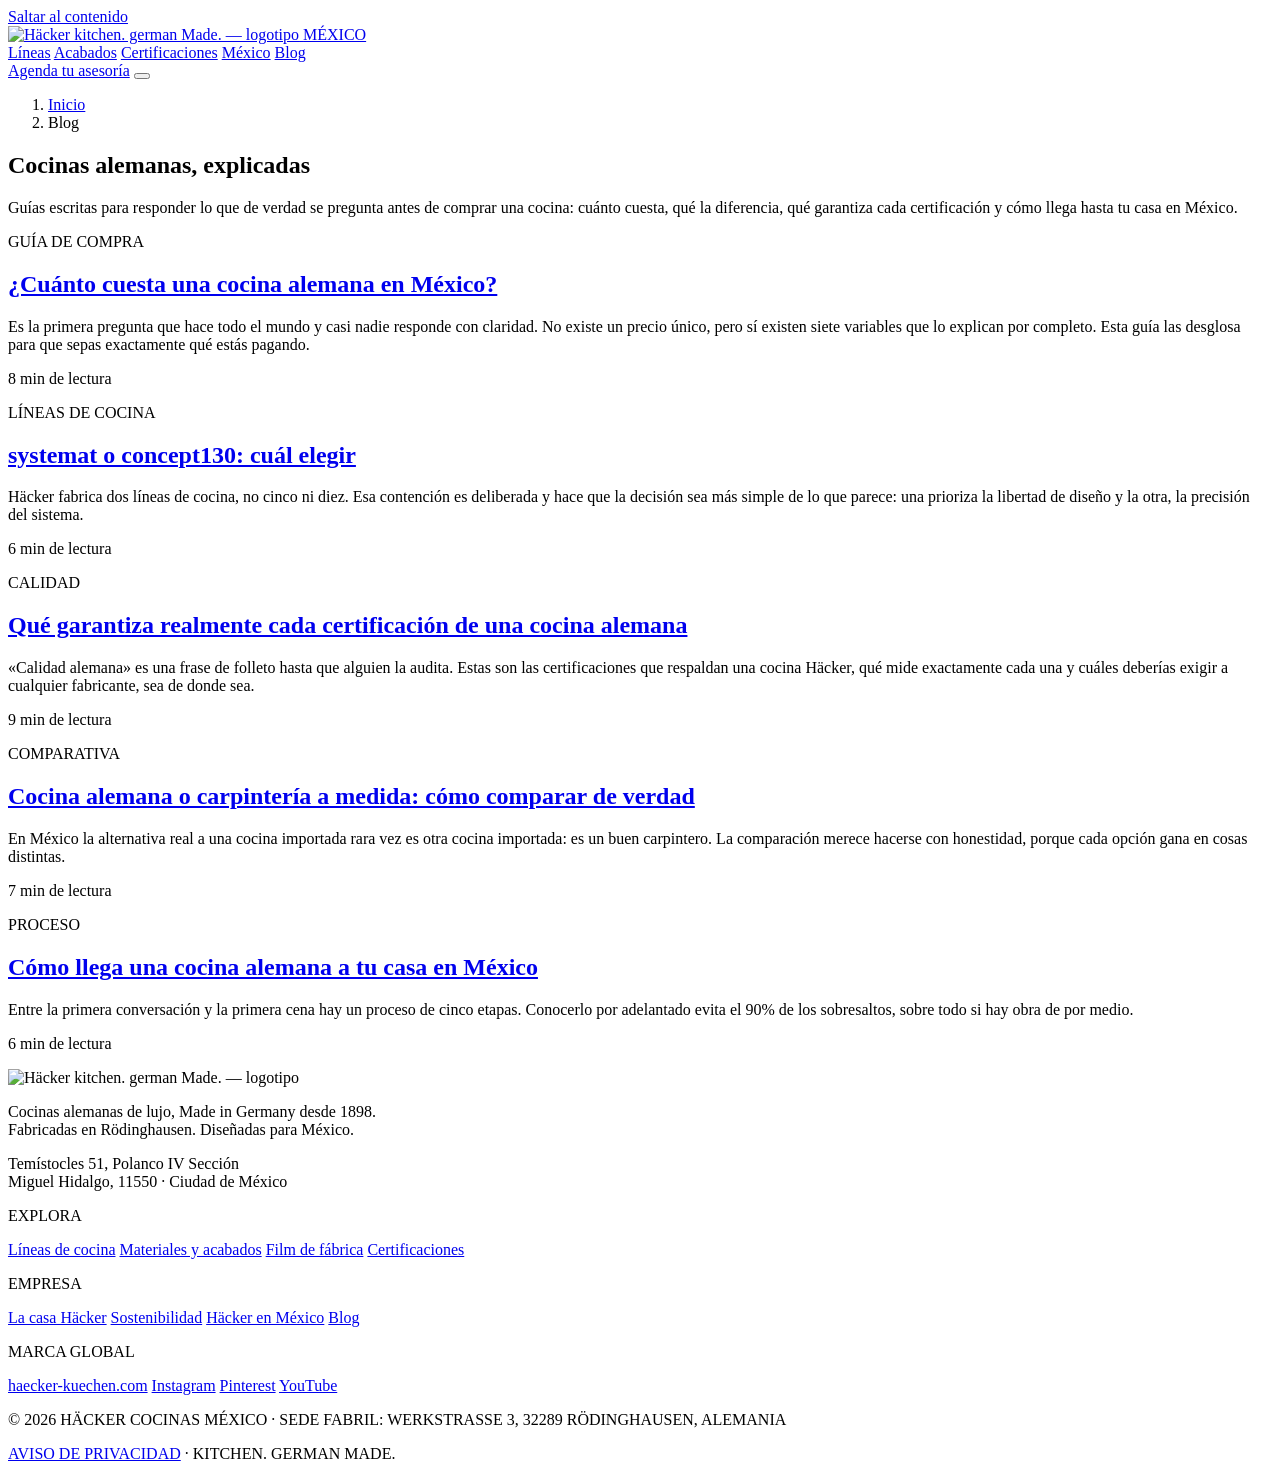
==== blog/index.html @ 46490591 "1911-0200" ====
<!DOCTYPE html>
<html lang="es-MX">
<head>
  <!-- Google Tag Manager -->
  <script>(function(w,d,s,l,i){w[l]=w[l]||[];w[l].push({'gtm.start':
  new Date().getTime(),event:'gtm.js'});var f=d.getElementsByTagName(s)[0],
  j=d.createElement(s),dl=l!='dataLayer'?'&l='+l:'';j.async=true;j.src=
  'https://www.googletagmanager.com/gtm.js?id='+i+dl;f.parentNode.insertBefore(j,f);
  })(window,document,'script','dataLayer','GTM-P6LWNMBX');</script>
  <!-- End Google Tag Manager -->
  <meta charset="UTF-8">
  <meta name="viewport" content="width=device-width, initial-scale=1.0, viewport-fit=cover">

  <title>Blog | Cocinas alemanas en México — Häcker</title>
  <meta name="description" content="Guías sobre cocinas alemanas en México: precios, systemat vs concept130, certificaciones y el proceso de importación e instalación.">
  <meta name="robots" content="index, follow, max-image-preview:large, max-snippet:-1">
  <meta name="author" content="Häcker Cocinas México">
  <meta name="theme-color" content="#FBFAF7">
  <link rel="canonical" href="https://www.hackerkitchen.com.mx/blog/">
  <link rel="alternate" hreflang="es-MX" href="https://www.hackerkitchen.com.mx/blog/">

  <meta property="og:type" content="article">
  <meta property="og:locale" content="es_MX">
  <meta property="og:site_name" content="Häcker Cocinas México">
  <meta property="og:title" content="Blog | Cocinas alemanas en México — Häcker">
  <meta property="og:description" content="Guías sobre cocinas alemanas en México: precios, systemat vs concept130, certificaciones y el proceso de importación e instalación.">
  <meta property="og:url" content="https://www.hackerkitchen.com.mx/blog/">
  <meta property="og:image" content="https://www.hackerkitchen.com.mx/assets/images/av5015_sandbeige_breccia_imperiale_1700x1200.jpg">
  <meta property="og:image:alt" content="Cocina alemana Häcker en beige arena con encimera de piedra">
  <meta name="twitter:card" content="summary_large_image">
  <meta name="twitter:title" content="Blog | Cocinas alemanas en México — Häcker">
  <meta name="twitter:description" content="Guías sobre cocinas alemanas en México: precios, systemat vs concept130, certificaciones y el proceso de importación e instalación.">
  <meta name="twitter:image" content="https://www.hackerkitchen.com.mx/assets/images/av5015_sandbeige_breccia_imperiale_1700x1200.jpg">

  <link rel="preconnect" href="https://fonts.googleapis.com">
  <link rel="preconnect" href="https://fonts.gstatic.com" crossorigin>
  <link rel="preload" as="style" href="https://fonts.googleapis.com/css2?family=Archivo:wght@400;500;700;800&family=Cormorant+Garamond:ital,wght@1,500&family=IBM+Plex+Mono:wght@400;500&display=swap">
  <link rel="stylesheet" media="print" onload="this.media='all';this.onload=null" href="https://fonts.googleapis.com/css2?family=Archivo:wght@400;500;700;800&family=Cormorant+Garamond:ital,wght@1,500&family=IBM+Plex+Mono:wght@400;500&display=swap">
  <noscript><link rel="stylesheet" href="https://fonts.googleapis.com/css2?family=Archivo:wght@400;500;700;800&family=Cormorant+Garamond:ital,wght@1,500&family=IBM+Plex+Mono:wght@400;500&display=swap"></noscript>
  <link rel="stylesheet" href="/css/styles.css">

  <link rel="icon" href="/favicon.ico" sizes="32x32">
  <link rel="icon" type="image/svg+xml" href="/assets/icons/favicon.svg">
  <link rel="apple-touch-icon" href="/apple-touch-icon.png">
  <link rel="manifest" href="/site.webmanifest">

  <script type="application/ld+json">
  {
    "@context": "https://schema.org",
    "@graph": [
      {
        "@type": "Blog",
        "@id": "https://www.hackerkitchen.com.mx/blog/#blog",
        "url": "https://www.hackerkitchen.com.mx/blog/",
        "name": "Blog · Häcker Cocinas México",
        "description": "Guías sobre cocinas alemanas en México: precios, líneas, certificaciones, comparativas y proceso de importación e instalación.",
        "inLanguage": "es-MX",
        "publisher": {
          "@id": "https://www.hackerkitchen.com.mx/#organizacion"
        },
        "blogPost": [
          {
            "@type": "BlogPosting",
            "@id": "https://www.hackerkitchen.com.mx/blog/cuanto-cuesta-una-cocina-alemana-en-mexico.html#articulo",
            "headline": "¿Cuánto cuesta una cocina alemana en México?",
            "description": "Los 7 factores que fijan el precio de una cocina alemana en México: frentes, cuerpos, herrajes, encimera, electrodomésticos e instalación.",
            "datePublished": "2026-07-17",
            "url": "https://www.hackerkitchen.com.mx/blog/cuanto-cuesta-una-cocina-alemana-en-mexico.html"
          },
          {
            "@type": "BlogPosting",
            "@id": "https://www.hackerkitchen.com.mx/blog/systemat-o-concept130.html#articulo",
            "headline": "systemat o concept130: cuál elegir",
            "description": "systemat es la línea arquitectónica de máxima personalización; concept130 se planifica sobre retícula de 130 mm. Comparación de las dos líneas Häcker.",
            "datePublished": "2026-07-17",
            "url": "https://www.hackerkitchen.com.mx/blog/systemat-o-concept130.html"
          },
          {
            "@type": "BlogPosting",
            "@id": "https://www.hackerkitchen.com.mx/blog/certificaciones-cocina-alemana.html#articulo",
            "headline": "Qué garantiza realmente cada certificación de una cocina alemana",
            "description": "ISO 9001, TÜV GS, Goldenes M, RAL Made in Germany, PEFC, PURemission. Qué mide cada sello, quién lo emite y por qué importa al comprar una cocina en México.",
            "datePublished": "2026-07-17",
            "url": "https://www.hackerkitchen.com.mx/blog/certificaciones-cocina-alemana.html"
          },
          {
            "@type": "BlogPosting",
            "@id": "https://www.hackerkitchen.com.mx/blog/cocina-alemana-vs-carpinteria-a-medida.html#articulo",
            "headline": "Cocina alemana o carpintería a medida: cómo comparar de verdad",
            "description": "Cocina modular alemana certificada o carpintería a medida en México: precisión, materiales, plazos y garantía. Cuándo conviene cada una.",
            "datePublished": "2026-07-17",
            "url": "https://www.hackerkitchen.com.mx/blog/cocina-alemana-vs-carpinteria-a-medida.html"
          },
          {
            "@type": "BlogPosting",
            "@id": "https://www.hackerkitchen.com.mx/blog/proceso-cocina-alemana-mexico.html#articulo",
            "headline": "Cómo llega una cocina alemana a tu casa en México",
            "description": "Las cinco etapas de un proyecto de cocina Häcker en México: asesoría y diseño 3D, pedido, fabricación en Alemania, importación e instalación milimétrica.",
            "datePublished": "2026-07-17",
            "url": "https://www.hackerkitchen.com.mx/blog/proceso-cocina-alemana-mexico.html"
          }
        ]
      },
      {
        "@type": "BreadcrumbList",
        "@id": "https://www.hackerkitchen.com.mx/blog/#migas",
        "itemListElement": [
          {
            "@type": "ListItem",
            "position": 1,
            "name": "Inicio",
            "item": "https://www.hackerkitchen.com.mx/"
          },
          {
            "@type": "ListItem",
            "position": 2,
            "name": "Blog",
            "item": "https://www.hackerkitchen.com.mx/blog/"
          }
        ]
      }
    ]
  }
  </script>
</head>

<body>
  <!-- Google Tag Manager (noscript) -->
  <noscript><iframe src="https://www.googletagmanager.com/ns.html?id=GTM-P6LWNMBX"
  height="0" width="0" style="display:none;visibility:hidden"></iframe></noscript>
  <!-- End Google Tag Manager (noscript) -->

  <a class="skip-link" href="#contenido">Saltar al contenido</a>

  <header class="site-header is-scrolled" id="siteHeader">
    <div class="site-header__inner">
      <a class="brand" href="/" aria-label="Häcker Cocinas México — inicio">
        <img class="brand__logo" src="/assets/logos/hacker-logo.png" alt="Häcker kitchen. german Made. — logotipo" width="2048" height="649">
        <span class="brand__region mono">MÉXICO</span>
      </a>
      <nav class="site-nav" id="siteNav" aria-label="Navegación principal">
        <a href="/#lineas">Líneas</a>
        <a href="/#acabados">Acabados</a>
        <a href="/#certificaciones">Certificaciones</a>
        <a href="/#mexico">México</a>
        <a href="/blog/">Blog</a>
      </nav>
      <a class="btn btn--ink site-header__cta" href="/#contacto">Agenda tu asesoría</a>
      <button class="nav-toggle" id="navToggle" aria-label="Abrir menú" aria-expanded="false" aria-controls="siteNav">
        <span></span><span></span>
      </button>
    </div>
  </header>

  <main id="contenido">

    <section class="blog-head">
      <div class="wrap">
        <nav aria-label="Ruta de navegación">
          <ol class="breadcrumbs">
            <li><a href="/">Inicio</a></li>
            <li><span aria-current="page">Blog</span></li>
          </ol>
        </nav>
        <h1 class="blog-head__title">Cocinas alemanas, explicadas</h1>
        <p class="blog-head__lead">
          Guías escritas para responder lo que de verdad se pregunta antes de comprar una cocina:
          cuánto cuesta, qué la diferencia, qué garantiza cada certificación y cómo llega hasta
          tu casa en México.
        </p>
      </div>
    </section>

    <section class="blog-list">
      <div class="wrap">
        <div class="blog-list__grid">
          <article class="entry">
            <p class="entry__meta">GUÍA DE COMPRA</p>
            <div>
              <h2 class="entry__title"><a href="/blog/cuanto-cuesta-una-cocina-alemana-en-mexico.html">¿Cuánto cuesta una cocina alemana en México?</a></h2>
              <p class="entry__desc">Es la primera pregunta que hace todo el mundo y casi nadie responde con claridad. No existe un precio único, pero sí existen siete variables que lo explican por completo. Esta guía las desglosa para que sepas exactamente qué estás pagando.</p>
              <p class="entry__read">8 min de lectura</p>
            </div>
          </article>
          <article class="entry">
            <p class="entry__meta">LÍNEAS DE COCINA</p>
            <div>
              <h2 class="entry__title"><a href="/blog/systemat-o-concept130.html">systemat o concept130: cuál elegir</a></h2>
              <p class="entry__desc">Häcker fabrica dos líneas de cocina, no cinco ni diez. Esa contención es deliberada y hace que la decisión sea más simple de lo que parece: una prioriza la libertad de diseño y la otra, la precisión del sistema.</p>
              <p class="entry__read">6 min de lectura</p>
            </div>
          </article>
          <article class="entry">
            <p class="entry__meta">CALIDAD</p>
            <div>
              <h2 class="entry__title"><a href="/blog/certificaciones-cocina-alemana.html">Qué garantiza realmente cada certificación de una cocina alemana</a></h2>
              <p class="entry__desc">«Calidad alemana» es una frase de folleto hasta que alguien la audita. Estas son las certificaciones que respaldan una cocina Häcker, qué mide exactamente cada una y cuáles deberías exigir a cualquier fabricante, sea de donde sea.</p>
              <p class="entry__read">9 min de lectura</p>
            </div>
          </article>
          <article class="entry">
            <p class="entry__meta">COMPARATIVA</p>
            <div>
              <h2 class="entry__title"><a href="/blog/cocina-alemana-vs-carpinteria-a-medida.html">Cocina alemana o carpintería a medida: cómo comparar de verdad</a></h2>
              <p class="entry__desc">En México la alternativa real a una cocina importada rara vez es otra cocina importada: es un buen carpintero. La comparación merece hacerse con honestidad, porque cada opción gana en cosas distintas.</p>
              <p class="entry__read">7 min de lectura</p>
            </div>
          </article>
          <article class="entry">
            <p class="entry__meta">PROCESO</p>
            <div>
              <h2 class="entry__title"><a href="/blog/proceso-cocina-alemana-mexico.html">Cómo llega una cocina alemana a tu casa en México</a></h2>
              <p class="entry__desc">Entre la primera conversación y la primera cena hay un proceso de cinco etapas. Conocerlo por adelantado evita el 90% de los sobresaltos, sobre todo si hay obra de por medio.</p>
              <p class="entry__read">6 min de lectura</p>
            </div>
          </article>
        </div>
      </div>
    </section>

  </main>

  <footer class="site-footer">
    <div class="wrap">
      <div class="site-footer__top">
        <div class="site-footer__brand">
          <img class="site-footer__logo" src="/assets/logos/hacker-logo.png" alt="Häcker kitchen. german Made. — logotipo" loading="lazy" width="2048" height="649">
          <p>Cocinas alemanas de lujo, Made in Germany desde 1898.<br>Fabricadas en Rödinghausen. Diseñadas para México.</p>
          <p class="site-footer__address">Temístocles 51, Polanco IV Sección<br>Miguel Hidalgo, 11550 · Ciudad de México</p>
        </div>
        <nav class="site-footer__nav" aria-label="Navegación de pie de página">
          <div>
            <p class="mono footer-label">EXPLORA</p>
            <a href="/#lineas">Líneas de cocina</a>
            <a href="/#acabados">Materiales y acabados</a>
            <a href="/#film">Film de fábrica</a>
            <a href="/#certificaciones">Certificaciones</a>
          </div>
          <div>
            <p class="mono footer-label">EMPRESA</p>
            <a href="/#manifiesto">La casa Häcker</a>
            <a href="/#sostenibilidad">Sostenibilidad</a>
            <a href="/#mexico">Häcker en México</a>
            <a href="/blog/">Blog</a>
          </div>
          <div>
            <p class="mono footer-label">MARCA GLOBAL</p>
            <a href="https://www.haecker-kuechen.com/es/" target="_blank" rel="noopener">haecker-kuechen.com</a>
            <a href="https://www.instagram.com/haeckerkuechen/" target="_blank" rel="noopener">Instagram</a>
            <a href="https://www.pinterest.de/haeckerkuechen/" target="_blank" rel="noopener">Pinterest</a>
            <a href="https://www.youtube.com/channel/UCLhVb-wuSguLFLpVPP7nQXw" target="_blank" rel="noopener">YouTube</a>
          </div>
        </nav>
      </div>
      <div class="site-footer__bottom">
        <p class="mono">© <span id="year">2026</span> HÄCKER COCINAS MÉXICO · SEDE FABRIL: WERKSTRASSE 3, 32289 RÖDINGHAUSEN, ALEMANIA</p>
        <p class="mono"><a href="/aviso-de-privacidad.html">AVISO DE PRIVACIDAD</a> · KITCHEN. GERMAN MADE.</p>
      </div>
    </div>
  </footer>

  <script src="/js/main.js" defer></script>
</body>
</html>
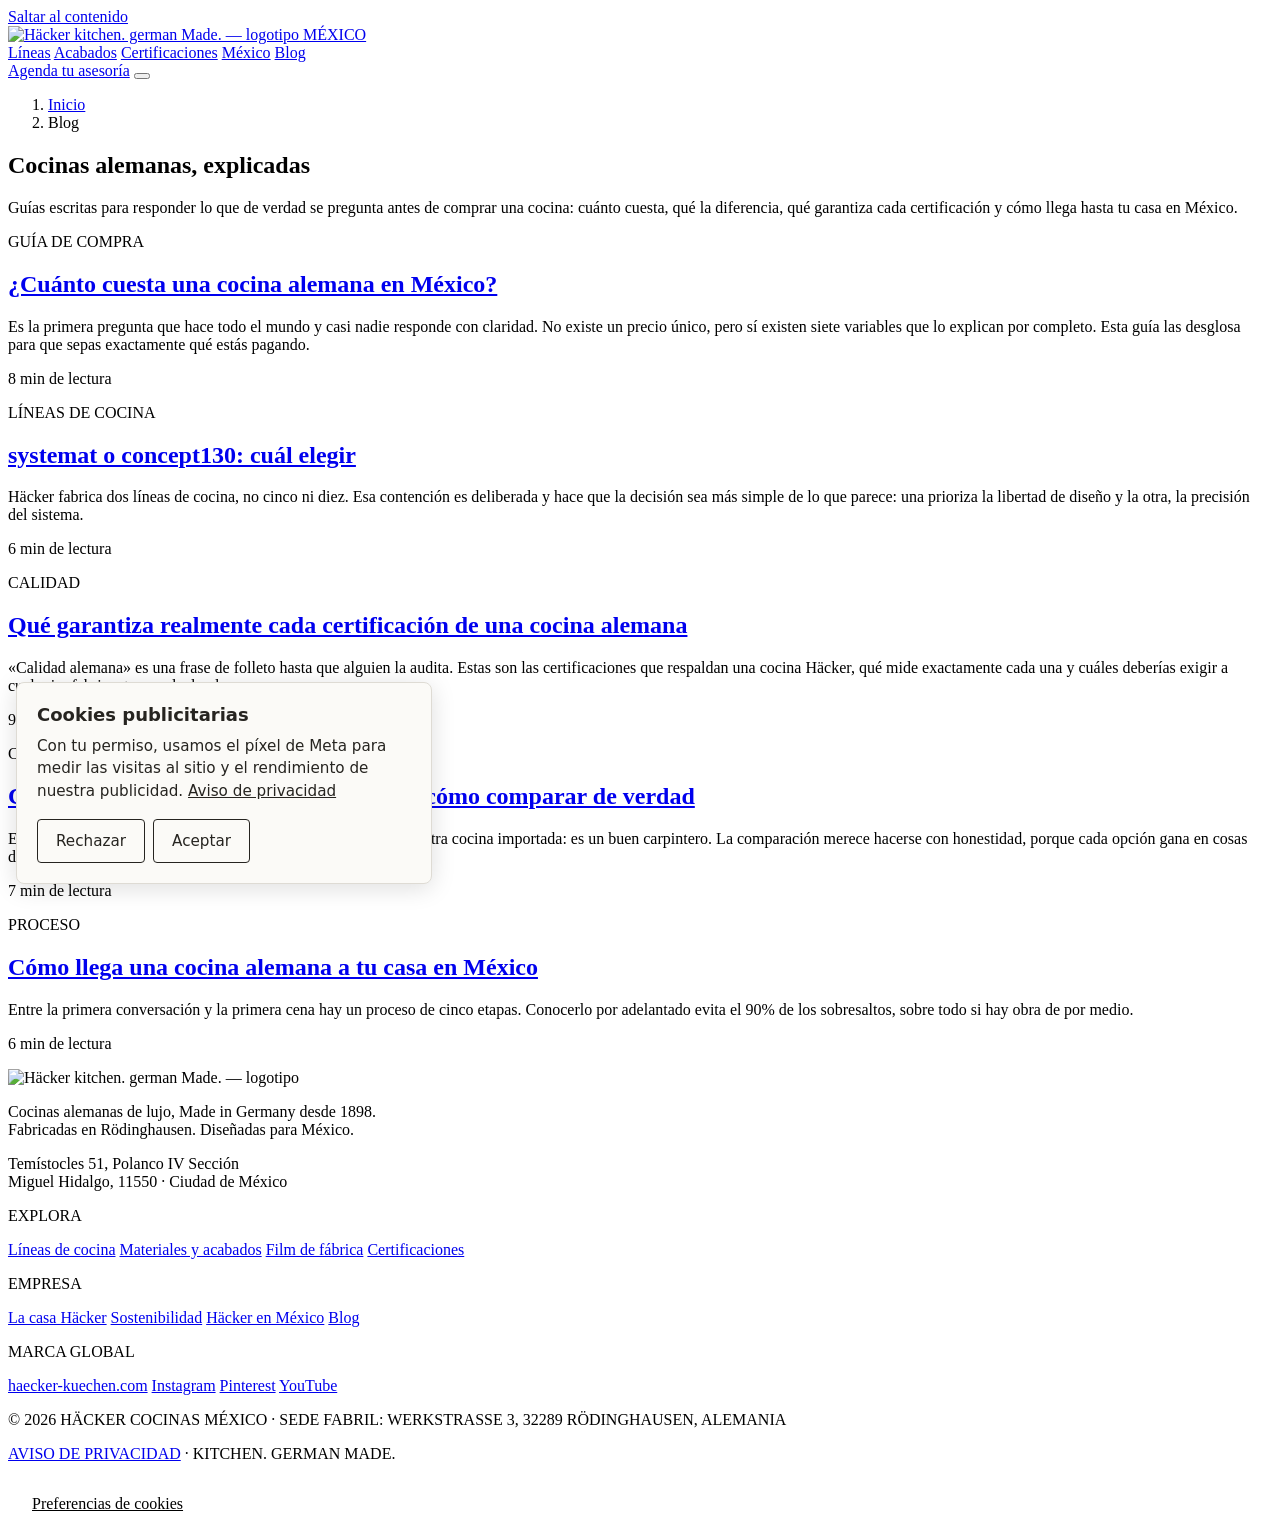
==== commit 97dcc118: "Install consent-gated Meta PageView" ====
--- a/blog/index.html
+++ b/blog/index.html
@@ -122,6 +122,8 @@
     ]
   }
   </script>
+  <link rel="stylesheet" href="../css/meta-pixel.css">
+  <script defer src="../js/meta-pixel.js"></script>
 </head>
 
 <body>
--- a/css/meta-pixel.css
+++ b/css/meta-pixel.css
@@ -0,0 +1,59 @@
+.advertising-cookies {
+  position: fixed;
+  z-index: 10000;
+  inset: auto auto max(1rem, env(safe-area-inset-bottom)) 1rem;
+  width: min(26rem, calc(100% - 2rem));
+  padding: 1.25rem;
+  box-sizing: border-box;
+  border: 1px solid #dedbd4;
+  border-radius: 0.5rem;
+  background: #fbfaf7;
+  color: #262420;
+  box-shadow: 0 4px 24px #0002;
+  font: 0.95rem/1.5 system-ui, sans-serif;
+}
+
+.advertising-cookies[hidden] {
+  display: none;
+}
+
+.advertising-cookies h2 {
+  margin: 0 0 0.5rem;
+  font: 600 1.125rem/1.3 system-ui, sans-serif;
+}
+
+.advertising-cookies p {
+  margin: 0 0 1rem;
+}
+
+.advertising-cookies a,
+.advertising-cookies-toggle {
+  color: inherit;
+  text-decoration: underline;
+}
+
+.advertising-cookies__actions {
+  display: flex;
+  flex-wrap: wrap;
+  gap: 0.5rem;
+}
+
+.advertising-cookies__actions button {
+  min-height: 44px;
+  padding: 0.5rem 1.125rem;
+  border: 1px solid #262420;
+  border-radius: 0.25rem;
+  color: #262420;
+  background: #fbfaf7;
+  font: inherit;
+  cursor: pointer;
+}
+
+.advertising-cookies-toggle {
+  margin: 0.5rem 1rem;
+  padding: 0.5rem;
+  border: 0;
+  background: transparent;
+  font: inherit;
+  cursor: pointer;
+}
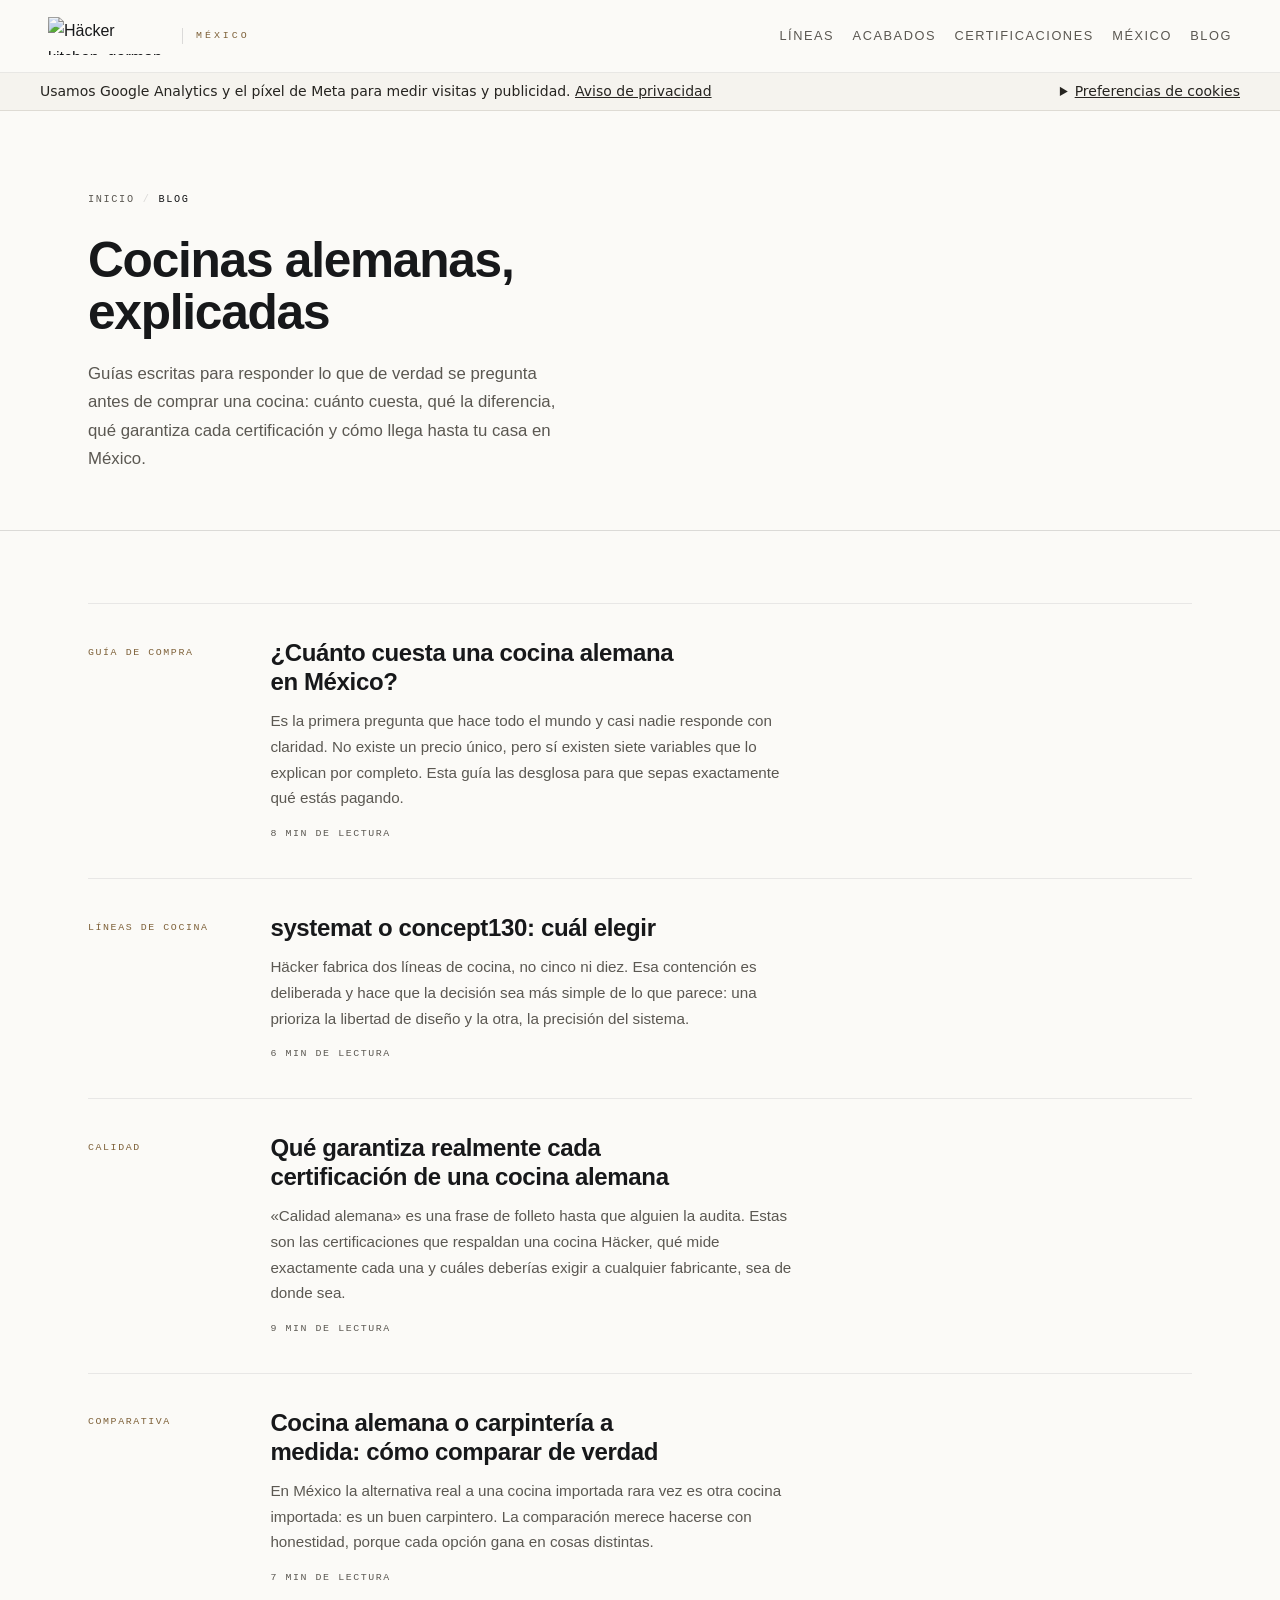
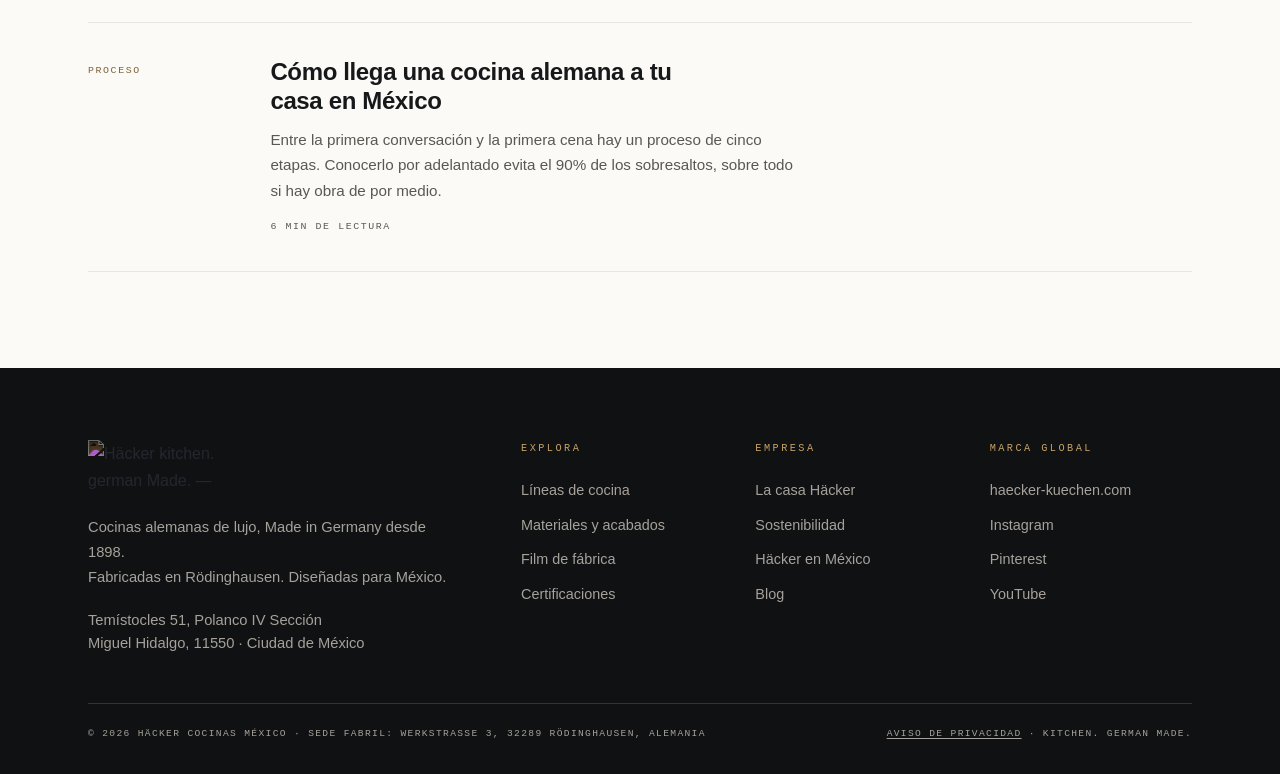
==== commit ae3998cd: "Load website measurement by default without a popup" ====
--- a/blog/index.html
+++ b/blog/index.html
@@ -1,13 +1,6 @@
 <!DOCTYPE html>
 <html lang="es-MX">
 <head>
-  <!-- Google Tag Manager -->
-  <script>(function(w,d,s,l,i){w[l]=w[l]||[];w[l].push({'gtm.start':
-  new Date().getTime(),event:'gtm.js'});var f=d.getElementsByTagName(s)[0],
-  j=d.createElement(s),dl=l!='dataLayer'?'&l='+l:'';j.async=true;j.src=
-  'https://www.googletagmanager.com/gtm.js?id='+i+dl;f.parentNode.insertBefore(j,f);
-  })(window,document,'script','dataLayer','GTM-P6LWNMBX');</script>
-  <!-- End Google Tag Manager -->
   <meta charset="UTF-8">
   <meta name="viewport" content="width=device-width, initial-scale=1.0, viewport-fit=cover">
 
@@ -122,16 +115,11 @@
     ]
   }
   </script>
-  <link rel="stylesheet" href="../css/meta-pixel.css">
-  <script defer src="../js/meta-pixel.js"></script>
+  <link rel="stylesheet" href="../css/meta-pixel.css?v=2">
+  <script defer src="../js/meta-pixel.js?v=2"></script>
 </head>
 
 <body>
-  <!-- Google Tag Manager (noscript) -->
-  <noscript><iframe src="https://www.googletagmanager.com/ns.html?id=GTM-P6LWNMBX"
-  height="0" width="0" style="display:none;visibility:hidden"></iframe></noscript>
-  <!-- End Google Tag Manager (noscript) -->
-
   <a class="skip-link" href="#contenido">Saltar al contenido</a>
 
   <header class="site-header is-scrolled" id="siteHeader">
--- a/css/styles.css
+++ b/css/styles.css
@@ -0,0 +1,2428 @@
+/* ==========================================================================
+   HÄCKER COCINAS MÉXICO — Sistema de diseño v2 «Showroom»
+   Base blanca y aérea como la marca. El video, el film y el footer son
+   los únicos momentos oscuros. Un solo acento: bronce systemat.
+   Tipos: Archivo (titulares/texto) · Cormorant Garamond (una voz editorial)
+          · IBM Plex Mono (datos técnicos)
+   ========================================================================== */
+
+:root {
+  --paper: #FBFAF7;
+  --porcelain: #F1EDE6;
+  --carbon: #101113;
+  --carbon-soft: #17181B;
+  --ink: #17181A;
+  --ink-soft: #5B5852;
+  --bronze: #9C7A4B;
+  --bronze-deep: #7E6139;
+  --text-light: #ECE9E3;
+  --text-light-dim: #A6A29B;
+  --line: rgba(23, 24, 26, 0.14);
+  --line-soft: rgba(23, 24, 26, 0.08);
+  --line-dark: rgba(236, 233, 227, 0.16);
+
+  --font-display: "Archivo", "Helvetica Neue", Arial, sans-serif;
+  --font-serif: "Cormorant Garamond", Georgia, serif;
+  --font-mono: "IBM Plex Mono", "Courier New", monospace;
+
+  --wrap: 1200px;
+  --gutter: clamp(1.25rem, 4vw, 3rem);
+  --header-h: 72px;
+
+  --ease-out: cubic-bezier(0.19, 1, 0.22, 1);
+}
+
+/* ---------- Reset ---------- */
+*, *::before, *::after { box-sizing: border-box; margin: 0; padding: 0; }
+
+html {
+  scroll-behavior: smooth;
+  scroll-padding-top: calc(var(--header-h) + 16px);
+  -webkit-text-size-adjust: 100%;
+}
+
+body {
+  background: var(--paper);
+  color: var(--ink);
+  font-family: var(--font-display);
+  font-weight: 400;
+  font-size: 1rem;
+  line-height: 1.7;
+  overflow-x: hidden;
+}
+
+img, video { max-width: 100%; display: block; height: auto; }
+a { color: inherit; text-decoration: none; }
+button { font: inherit; color: inherit; background: none; border: none; cursor: pointer; }
+ul { list-style: none; }
+
+/* Anillo de doble capa: el halo claro garantiza visibilidad sobre
+   fotogramas de video y fotos de tono medio (WCAG 1.4.11 / 2.4.7) */
+:focus-visible {
+  outline: 2px solid var(--bronze-deep);
+  outline-offset: 3px;
+  box-shadow: 0 0 0 5px rgba(251, 250, 247, 0.95);
+}
+
+/* Sobre superficies oscuras el halo se invierte */
+.hero :focus-visible,
+.film :focus-visible,
+.site-footer :focus-visible {
+  outline-color: #C9A567;
+  box-shadow: 0 0 0 5px rgba(16, 17, 19, 0.9);
+}
+
+/* Utilidad para texto solo de lectores de pantalla */
+.sr-only {
+  position: absolute;
+  width: 1px;
+  height: 1px;
+  padding: 0;
+  margin: -1px;
+  overflow: hidden;
+  clip: rect(0 0 0 0);
+  clip-path: inset(50%);
+  white-space: nowrap;
+  border: 0;
+}
+
+/* Enlace de salto al contenido (WCAG 2.4.1) */
+.skip-link {
+  position: absolute;
+  left: -9999px;
+  top: 0;
+  z-index: 200;
+  background: var(--ink);
+  color: var(--paper);
+  padding: 0.9rem 1.4rem;
+  font-family: var(--font-mono);
+  font-size: 0.7rem;
+  letter-spacing: 0.14em;
+  text-transform: uppercase;
+}
+
+.skip-link:focus { left: 0; }
+
+::selection { background: var(--ink); color: var(--paper); }
+
+.mono {
+  font-family: var(--font-mono);
+  letter-spacing: 0.08em;
+}
+
+/* ---------- Header ---------- */
+.site-header {
+  position: fixed;
+  top: 0;
+  left: 0;
+  right: 0;
+  z-index: 100;
+  background: rgba(251, 250, 247, 0.92);
+  backdrop-filter: blur(12px);
+  -webkit-backdrop-filter: blur(12px);
+  border-bottom: 1px solid var(--line-soft);
+  transition: box-shadow 0.35s ease;
+}
+
+.site-header.is-scrolled {
+  box-shadow: 0 1px 0 var(--line), 0 8px 24px rgba(23, 24, 26, 0.05);
+}
+
+.site-header__inner {
+  max-width: calc(var(--wrap) + 6rem);
+  margin: 0 auto;
+  padding: 0 var(--gutter);
+  height: var(--header-h);
+  display: flex;
+  align-items: center;
+  gap: 2rem;
+}
+
+.brand {
+  display: flex;
+  align-items: center;
+  gap: 0.9rem;
+  flex: 0 0 auto;
+  padding-right: 1.35rem;
+}
+
+.brand__logo {
+  width: auto;
+  height: 38px;
+  /* El logo es negro sobre blanco: multiply funde el fondo con el header claro */
+  mix-blend-mode: multiply;
+}
+
+.brand__region {
+  font-size: 0.62rem;
+  letter-spacing: 0.3em;
+  color: var(--bronze-deep);
+  border-left: 1px solid var(--line);
+  padding-left: 0.8rem;
+  white-space: nowrap;
+  flex: 0 0 auto;
+}
+
+.site-nav {
+  display: flex;
+  gap: 1.8rem;
+  margin-left: auto;
+}
+
+.site-nav a {
+  font-size: 0.8rem;
+  font-weight: 500;
+  letter-spacing: 0.12em;
+  text-transform: uppercase;
+  color: var(--ink-soft);
+  transition: color 0.25s ease;
+  position: relative;
+  padding: 0.3rem 0;
+}
+
+.site-nav a::after {
+  content: "";
+  position: absolute;
+  left: 0;
+  bottom: 0;
+  width: 100%;
+  height: 1px;
+  background: var(--ink);
+  transform: scaleX(0);
+  transform-origin: right;
+  transition: transform 0.35s var(--ease-out);
+}
+
+.site-nav a:hover { color: var(--ink); }
+.site-nav a:hover::after { transform: scaleX(1); transform-origin: left; }
+
+.nav-toggle {
+  display: none;
+  width: 44px;
+  height: 44px;
+  flex-direction: column;
+  justify-content: center;
+  align-items: center;
+  gap: 7px;
+  margin-left: auto;
+}
+
+.nav-toggle span {
+  display: block;
+  width: 24px;
+  height: 2px;
+  background: var(--ink);
+  transition: transform 0.3s ease;
+}
+
+.nav-toggle[aria-expanded="true"] span:first-child { transform: translateY(4.5px) rotate(45deg); }
+.nav-toggle[aria-expanded="true"] span:last-child { transform: translateY(-4.5px) rotate(-45deg); }
+
+/* ---------- Botones ---------- */
+.btn {
+  display: inline-flex;
+  align-items: center;
+  justify-content: center;
+  gap: 0.6rem;
+  padding: 0.98rem 2rem;
+  font-size: 0.78rem;
+  font-weight: 700;
+  letter-spacing: 0.15em;
+  text-transform: uppercase;
+  border: 1px solid transparent;
+  transition: background 0.35s ease, color 0.35s ease, border-color 0.35s ease, transform 0.4s var(--ease-out);
+  white-space: nowrap;
+}
+
+.btn--ink { background: var(--ink); color: var(--paper); }
+.btn--ink:hover { background: var(--bronze-deep); transform: translateY(-2px); }
+
+.btn--light { background: var(--paper); color: var(--ink); }
+.btn--light:hover { background: #fff; transform: translateY(-2px); }
+
+.btn--outline-ink { border-color: var(--line); color: var(--ink); }
+.btn--outline-ink:hover { border-color: var(--ink); background: var(--porcelain); transform: translateY(-2px); }
+
+.btn--outline-light { border-color: rgba(251, 250, 247, 0.5); color: var(--paper); }
+.btn--outline-light:hover { border-color: var(--paper); background: rgba(251, 250, 247, 0.12); transform: translateY(-2px); }
+
+.btn svg { transition: transform 0.4s var(--ease-out); }
+.btn:hover svg { transform: translateX(3px); }
+
+.btn--lg { padding: 1.1rem 2.4rem; }
+
+.site-header__cta { padding: 0.65rem 1.3rem; font-size: 0.66rem; }
+
+/* ---------- Hero · proceso Häcker ---------- */
+.hero {
+  --hero-progress: 0;
+  position: relative;
+  margin-top: var(--page-header-offset, var(--header-h));
+  isolation: isolate;
+  background: #0c0d0e;
+}
+
+.hero__track { height: 470vh; }
+
+.hero__pin {
+  position: sticky;
+  top: var(--header-h);
+  height: calc(100svh - var(--header-h));
+  min-height: 620px;
+  overflow: hidden;
+  background: #0c0d0e;
+  color: var(--paper);
+}
+
+.hero__media {
+  position: absolute;
+  inset: 0;
+  z-index: 0;
+  overflow: hidden;
+  background: #0c0d0e;
+}
+
+.hero__scene {
+  position: absolute;
+  inset: 0;
+  opacity: 0;
+  will-change: opacity, transform, clip-path;
+  transform: scale(1.018);
+  transform-origin: center center;
+}
+
+.hero__scene:first-child { opacity: 1; }
+
+.hero__scene img {
+  width: 100%;
+  height: 100%;
+  object-fit: cover;
+  object-position: center center;
+}
+
+.hero__scrim {
+  position: absolute;
+  inset: 0;
+  z-index: 1;
+  pointer-events: none;
+  background:
+    linear-gradient(90deg, rgba(7, 8, 9, calc(0.79 - var(--hero-final, 0) * 0.10)) 0%, rgba(7, 8, 9, calc(0.46 - var(--hero-final, 0) * 0.08)) 24%, rgba(7, 8, 9, 0.08) 52%, rgba(7, 8, 9, 0.10) 100%),
+    linear-gradient(0deg, rgba(7, 8, 9, calc(0.42 - var(--hero-final, 0) * 0.06)) 0%, rgba(7, 8, 9, 0.04) 43%, rgba(7, 8, 9, 0.08) 100%);
+}
+
+.hero__story {
+  position: absolute;
+  z-index: 3;
+  left: 175px; /* 25px del rail + 150px de separación */
+  bottom: 140px;
+  width: min(43rem, calc(100vw - 18rem));
+  min-height: 15rem;
+  pointer-events: none;
+}
+
+.hero__copy {
+  position: absolute;
+  left: 0;
+  bottom: 0;
+  width: 100%;
+  opacity: 0;
+  transform: translateY(22px);
+  visibility: hidden;
+  transition: opacity 0.5s var(--ease-out), transform 0.6s var(--ease-out), visibility 0.5s;
+}
+
+.hero__copy.is-active {
+  opacity: 1;
+  transform: none;
+  visibility: visible;
+  pointer-events: auto;
+}
+
+.hero__eyebrow {
+  display: flex;
+  align-items: center;
+  gap: 0.8rem;
+  margin-bottom: 1.25rem;
+  font-size: 0.66rem;
+  letter-spacing: 0.24em;
+  color: rgba(251, 250, 247, 0.9);
+}
+
+.hero__eyebrow::before {
+  content: "";
+  width: 30px;
+  height: 1px;
+  background: rgba(251, 250, 247, 0.62);
+}
+
+.hero__title {
+  max-width: 12.5ch;
+  color: #fff;
+  font-family: var(--font-serif);
+  font-size: clamp(3.1rem, 5.3vw, 5.6rem);
+  line-height: 0.94;
+  font-weight: 500;
+  letter-spacing: -0.035em;
+  text-wrap: balance;
+}
+
+.hero__title em {
+  display: block;
+  margin-top: 0.08em;
+  color: #fff;
+  font-style: italic;
+  font-weight: 500;
+  letter-spacing: -0.018em;
+}
+
+.hero__actions {
+  margin-top: 2rem;
+  display: flex;
+  gap: 0.9rem;
+  pointer-events: auto;
+}
+
+/* Rail editorial de las cuatro etapas */
+.hero__steps {
+  position: absolute;
+  z-index: 4;
+  left: 25px;
+  top: 50%;
+  transform: translateY(-50%);
+  width: 5.1rem;
+  display: flex;
+  flex-direction: column;
+  gap: 0;
+  list-style: none;
+}
+
+.hero__steps li {
+  position: relative;
+  min-height: 5.2rem;
+  padding: 0 0 1.1rem 1.05rem;
+  border-left: 1px solid rgba(251, 250, 247, 0.22);
+  color: rgba(251, 250, 247, 0.38);
+  transition: color 0.35s ease, border-color 0.35s ease;
+}
+
+.hero__steps li:last-child { min-height: 2.9rem; }
+
+.hero__steps li::before {
+  content: "";
+  position: absolute;
+  left: -4px;
+  top: 0.55rem;
+  width: 7px;
+  height: 7px;
+  border-radius: 50%;
+  border: 1px solid currentColor;
+  background: transparent;
+  transition: background 0.35s ease, transform 0.35s var(--ease-out), color 0.35s ease;
+}
+
+.hero__steps li span,
+.hero__steps li small { display: block; }
+
+.hero__steps li span {
+  font-size: 1.25rem;
+  line-height: 1.1;
+  letter-spacing: 0.04em;
+}
+
+.hero__steps li small {
+  margin-top: 0.3rem;
+  font-size: 0.52rem;
+  letter-spacing: 0.18em;
+  line-height: 1.2;
+}
+
+.hero__steps li.is-done { color: rgba(251, 250, 247, 0.7); }
+.hero__steps li.is-active {
+  color: #fff;
+  border-left-color: rgba(251, 250, 247, 0.5);
+}
+.hero__steps li.is-active::before {
+  background: #fff;
+  transform: scale(1.15);
+}
+
+.hero__progress {
+  position: absolute;
+  z-index: 4;
+  left: max(var(--gutter), calc((100vw - var(--wrap)) / 2));
+  bottom: 1.35rem;
+  font-size: 0.58rem;
+  letter-spacing: 0.18em;
+  color: rgba(251, 250, 247, 0.72);
+}
+
+.hero__progress-sep { margin: 0 0.35rem; opacity: 0.5; }
+
+.hero__cue {
+  position: absolute;
+  z-index: 4;
+  right: max(var(--gutter), calc((100vw - var(--wrap)) / 2));
+  bottom: 1.35rem;
+  display: flex;
+  align-items: center;
+  gap: 0.8rem;
+  font-size: 0.56rem;
+  letter-spacing: 0.22em;
+  color: rgba(251, 250, 247, 0.72);
+  transition: opacity 0.45s ease;
+}
+
+.hero__cue.is-hidden { opacity: 0; }
+
+.hero__cueline {
+  position: relative;
+  width: 42px;
+  height: 1px;
+  overflow: hidden;
+  background: rgba(251, 250, 247, 0.28);
+}
+
+.hero__cueline::after {
+  content: "";
+  position: absolute;
+  inset: 0;
+  background: #fff;
+  transform: translateX(-100%);
+  animation: heroCueLine 1.8s var(--ease-out) infinite;
+}
+
+@keyframes heroCueLine {
+  0% { transform: translateX(-100%); }
+  65%, 100% { transform: translateX(100%); }
+}
+
+/* Móvil: assets portrait y recorrido más corto */
+@media (max-width: 900px) {
+  .hero__track { height: 360svh; }
+
+  .hero__pin {
+    min-height: 0;
+    height: calc(100svh - var(--header-h));
+  }
+
+  .hero__scene img {
+    object-position: center center;
+  }
+
+  .hero__scrim {
+    background:
+      linear-gradient(0deg, rgba(7, 8, 9, 0.78) 0%, rgba(7, 8, 9, 0.42) 30%, rgba(7, 8, 9, 0.04) 62%, rgba(7, 8, 9, 0.14) 100%);
+  }
+
+  .hero__story {
+    left: var(--gutter);
+    right: var(--gutter);
+    bottom: clamp(4.5rem, 9vh, 6.2rem);
+    width: auto;
+    min-height: 12rem;
+  }
+
+  .hero__title {
+    max-width: 10.5ch;
+    font-size: clamp(2.15rem, 9.2vw, 3.25rem);
+    line-height: 0.94;
+  }
+
+  .hero__eyebrow {
+    margin-bottom: 0.9rem;
+    font-size: 0.58rem;
+  }
+
+  .hero__steps {
+    left: 25px;
+    right: 25px;
+    top: 1.15rem;
+    width: auto;
+    transform: none;
+    flex-direction: row;
+    justify-content: space-between;
+    gap: 0.55rem;
+  }
+
+  .hero__steps li,
+  .hero__steps li:last-child {
+    flex: 1;
+    min-height: 0;
+    padding: 0.72rem 0 0 0;
+    border-left: 0;
+    border-top: 1px solid rgba(251, 250, 247, 0.22);
+  }
+
+  .hero__steps li::before {
+    left: 0;
+    top: -4px;
+  }
+
+  .hero__steps li span { font-size: 0.86rem; }
+  .hero__steps li small { font-size: 0.42rem; letter-spacing: 0.12em; }
+
+  .hero__cue {
+    right: var(--gutter);
+    bottom: 1.2rem;
+    font-size: 0;
+  }
+
+  .hero__cue::before {
+    content: "DESLIZA";
+    font-size: 0.5rem;
+    letter-spacing: 0.2em;
+  }
+
+  .hero__cueline { width: 28px; }
+  .hero__actions { margin-top: 1.35rem; }
+}
+
+@media (max-width: 560px) {
+  .hero__steps li small { display: none; }
+  .hero__story { bottom: 3.15rem; }
+  .hero__title { font-size: clamp(1.95rem, 9vw, 2.9rem); }
+  .hero__actions .btn { width: auto; }
+}
+
+/* Movimiento reducido: una sola escena final, sin recorrido artificial */
+.hero--reduced .hero__track { height: auto; }
+.hero--reduced .hero__pin {
+  position: relative;
+  top: auto;
+  min-height: calc(100svh - var(--header-h));
+}
+.hero--reduced .hero__scene { opacity: 0 !important; transform: none !important; }
+.hero--reduced .hero__scene:last-child { opacity: 1 !important; }
+.hero--reduced .hero__cue { display: none; }
+.hero--reduced .hero__cueline::after { animation: none; }
+
+/* ---------- Cifras ---------- */
+.stats {
+  border-bottom: 1px solid var(--line-soft);
+  background: var(--paper);
+}
+
+.stats__grid {
+  display: grid;
+  grid-template-columns: repeat(4, 1fr);
+}
+
+.stat {
+  padding: clamp(2rem, 4vw, 3rem) clamp(1.25rem, 2vw, 1.8rem);
+  border-left: 1px solid var(--line-soft);
+  display: grid;
+  gap: 0.6rem;
+  position: relative;
+}
+
+.stat::before {
+  content: "";
+  position: absolute;
+  top: -1px;
+  left: 0;
+  width: 34px;
+  height: 2px;
+  background: var(--bronze);
+  transform: scaleX(0);
+  transform-origin: left;
+  transition: transform 0.7s var(--ease-out);
+}
+
+.stat.is-visible::before { transform: scaleX(1); }
+.stat:nth-child(2) { transition-delay: 0.07s; }
+.stat:nth-child(3) { transition-delay: 0.14s; }
+.stat:nth-child(4) { transition-delay: 0.21s; }
+.stat:nth-child(2)::before { transition-delay: 0.2s; }
+.stat:nth-child(3)::before { transition-delay: 0.3s; }
+.stat:nth-child(4)::before { transition-delay: 0.4s; }
+
+.stat:first-child { border-left: none; }
+
+.stat__num {
+  font-size: clamp(1.6rem, 2.7vw, 2.25rem);
+  font-weight: 400;
+  color: var(--ink);
+  letter-spacing: -0.01em;
+  line-height: 1;
+  font-variant-numeric: tabular-nums;
+  white-space: nowrap;
+}
+
+
+
+.stat__label {
+  font-size: 0.72rem;
+  letter-spacing: 0.05em;
+  color: var(--ink-soft);
+  max-width: 24ch;
+}
+
+/* ---------- Estructura de secciones ---------- */
+.section { padding: clamp(4.5rem, 9vw, 7.5rem) 0; }
+
+.wrap {
+  max-width: var(--wrap);
+  margin: 0 auto;
+  padding: 0 var(--gutter);
+}
+
+.wrap--narrow { max-width: 840px; }
+
+.eyebrow {
+  display: inline-flex;
+  align-items: center;
+  gap: 0.85rem;
+  font-size: 0.66rem;
+  letter-spacing: 0.28em;
+  color: var(--bronze-deep);
+  margin-bottom: 1.5rem;
+}
+
+.eyebrow::before {
+  content: "";
+  width: 30px;
+  height: 1px;
+  background: currentColor;
+  opacity: 0.55;
+}
+
+.section__title {
+  font-weight: 800;
+  font-size: clamp(1.8rem, 3.6vw, 2.8rem);
+  line-height: 1.12;
+  letter-spacing: -0.015em;
+  max-width: 24ch;
+  text-wrap: balance;
+}
+
+.section__lead {
+  margin-top: 1.3rem;
+  max-width: 42rem;
+  color: var(--ink-soft);
+  font-size: 1.05rem;
+}
+
+.section--porcelain { background: var(--porcelain); }
+
+/* Secciones oscuras (film) */
+.film {
+  background: var(--carbon);
+  color: var(--text-light);
+}
+
+.film .section__lead { color: var(--text-light-dim); }
+.film .eyebrow { color: #C7A265; }
+.film ::selection { background: var(--paper); color: var(--carbon); }
+
+/* Revelado al hacer scroll */
+[data-reveal] {
+  opacity: 0;
+  transform: translateY(22px);
+  transition: opacity 0.8s var(--ease-out), transform 0.85s var(--ease-out);
+}
+
+[data-reveal].is-visible { opacity: 1; transform: none; }
+
+/* ---------- Manifiesto ---------- */
+.manifesto__definition {
+  margin-top: 1.4rem;
+  max-width: 60ch;
+  font-size: 1.05rem;
+  color: var(--ink-soft);
+}
+
+.manifesto__definition strong { color: var(--ink); font-weight: 700; }
+
+.manifesto__quote {
+  position: relative;
+  font-family: var(--font-serif);
+  font-style: italic;
+  font-weight: 500;
+  font-size: clamp(1.7rem, 3.5vw, 2.85rem);
+  line-height: 1.26;
+  max-width: 26ch;
+  margin-bottom: clamp(2.5rem, 6vw, 4rem);
+  padding-top: 2.2rem;
+  text-wrap: balance;
+}
+
+.manifesto__quote::before {
+  content: "";
+  position: absolute;
+  top: 0;
+  left: 0;
+  width: 48px;
+  height: 2px;
+  background: var(--bronze);
+}
+
+.manifesto__quote em { color: var(--bronze-deep); }
+
+.manifesto__grid {
+  display: grid;
+  grid-template-columns: 1.05fr 1fr;
+  gap: clamp(2rem, 5vw, 4.5rem);
+  align-items: start;
+}
+
+.manifesto__figure img {
+  aspect-ratio: 4 / 3;
+  object-fit: cover;
+}
+
+.manifesto__figure figcaption,
+.sustain__figure figcaption {
+  font-size: 0.62rem;
+  color: var(--ink-soft);
+  padding-top: 0.7rem;
+  letter-spacing: 0.14em;
+}
+
+.manifesto__text p { margin-bottom: 1.2rem; color: var(--ink-soft); }
+.manifesto__text strong { color: var(--ink); font-weight: 700; }
+
+.manifesto__values {
+  margin-top: 1.8rem;
+  border-top: 1px solid var(--line);
+}
+
+.manifesto__values li {
+  padding: 0.95rem 0;
+  border-bottom: 1px solid var(--line);
+  color: var(--ink-soft);
+  font-size: 0.95rem;
+}
+
+.manifesto__values strong {
+  display: inline-block;
+  color: var(--ink);
+  text-transform: uppercase;
+  letter-spacing: 0.1em;
+  font-size: 0.78rem;
+  min-width: 9.5rem;
+}
+
+/* ---------- Colecciones ---------- */
+.collection-list {
+  margin-top: clamp(2.8rem, 6vw, 4.5rem);
+  display: grid;
+  gap: clamp(3rem, 7vw, 5.5rem);
+}
+
+.collection {
+  display: grid;
+  grid-template-columns: 1.25fr 1fr;
+  gap: clamp(1.8rem, 4vw, 3.5rem);
+  align-items: center;
+}
+
+.collection--flip .collection__media { order: 2; }
+.collection--flip .collection__body { order: 1; }
+
+.collection__media {
+  display: block;
+  overflow: hidden;
+}
+
+.collection__media img {
+  aspect-ratio: 17 / 12;
+  object-fit: cover;
+  width: 100%;
+  transition: transform 1.3s var(--ease-out);
+}
+
+.collection__media:hover img { transform: scale(1.04); }
+
+.collection__index {
+  display: inline-flex;
+  align-items: center;
+  gap: 0.6rem;
+  font-size: 0.66rem;
+  letter-spacing: 0.2em;
+  color: var(--bronze-deep);
+  margin-bottom: 1rem;
+}
+
+.collection__index::before {
+  content: "";
+  width: 22px;
+  height: 1px;
+  background: currentColor;
+  opacity: 0.55;
+}
+
+.collection__name {
+  font-weight: 800;
+  font-size: clamp(1.6rem, 3vw, 2.2rem);
+  line-height: 1.05;
+  letter-spacing: -0.01em;
+}
+
+.collection__tag {
+  font-family: var(--font-serif);
+  font-style: italic;
+  font-size: 1.25rem;
+  color: var(--bronze-deep);
+  margin: 0.4rem 0 1rem;
+}
+
+.collection__desc { color: var(--ink-soft); max-width: 42ch; }
+
+.collection__specs {
+  margin-top: 1.4rem;
+  display: flex;
+  flex-wrap: wrap;
+  gap: 0.5rem;
+}
+
+.collection__specs li {
+  font-size: 0.6rem;
+  letter-spacing: 0.14em;
+  border: 1px solid var(--line);
+  padding: 0.4rem 0.7rem;
+  color: var(--ink-soft);
+  background: var(--paper);
+}
+
+/* ---------- Tabla comparativa ---------- */
+.compare {
+  margin-top: clamp(3rem, 6vw, 4.5rem);
+  padding-top: clamp(2rem, 4vw, 3rem);
+  border-top: 1px solid var(--line);
+}
+
+.compare__title {
+  font-weight: 800;
+  font-size: clamp(1.25rem, 2.2vw, 1.6rem);
+  letter-spacing: -0.01em;
+  margin-bottom: 1.5rem;
+}
+
+/* La tabla desborda dentro de su propio contenedor, nunca la página */
+.compare__scroll { overflow-x: auto; }
+
+.compare__table {
+  width: 100%;
+  min-width: 580px;
+  border-collapse: collapse;
+  font-size: 0.92rem;
+}
+
+.compare__table caption { text-align: left; }
+
+.compare__table th,
+.compare__table td {
+  text-align: left;
+  padding: 0.95rem 1.1rem;
+  border-bottom: 1px solid var(--line);
+  vertical-align: top;
+}
+
+.compare__table thead th {
+  font-family: var(--font-mono);
+  font-size: 0.66rem;
+  letter-spacing: 0.18em;
+  text-transform: uppercase;
+  color: var(--bronze-deep);
+  border-bottom-color: var(--ink);
+  padding-bottom: 0.8rem;
+}
+
+.compare__table tbody th {
+  font-weight: 700;
+  color: var(--ink);
+  width: 26%;
+}
+
+.compare__table td { color: var(--ink-soft); }
+
+.compare__table tbody tr:last-child th,
+.compare__table tbody tr:last-child td { border-bottom: none; }
+
+/* ---------- Acabados ---------- */
+.finishes__gallery {
+  margin-top: clamp(2.5rem, 5vw, 3.5rem);
+  display: flex;
+  gap: 1rem;
+  overflow-x: auto;
+  padding: 0 var(--gutter) 1.2rem;
+  scroll-snap-type: x mandatory;
+  scrollbar-width: thin;
+  scrollbar-color: var(--bronze) transparent;
+}
+
+.finishes__gallery figure {
+  flex: 0 0 auto;
+  width: clamp(240px, 30vw, 400px);
+  scroll-snap-align: start;
+}
+
+.finishes__gallery img {
+  width: 100%;
+  aspect-ratio: 4 / 5;
+  object-fit: cover;
+}
+
+.finishes__gallery figcaption {
+  font-size: 0.6rem;
+  letter-spacing: 0.16em;
+  color: var(--ink-soft);
+  padding-top: 0.6rem;
+}
+
+.finishes__chips {
+  display: flex;
+  flex-wrap: wrap;
+  gap: 0.6rem;
+  padding-top: 1.8rem;
+}
+
+.chip {
+  display: inline-flex;
+  align-items: center;
+  gap: 0.55rem;
+  font-size: 0.78rem;
+  letter-spacing: 0.04em;
+  border: 1px solid var(--line);
+  padding: 0.5rem 0.9rem;
+  color: var(--ink-soft);
+  transition: border-color 0.3s ease, color 0.3s ease;
+}
+
+.chip::before {
+  content: "";
+  width: 13px;
+  height: 13px;
+  border-radius: 50%;
+  background: var(--sw, #ccc);
+  box-shadow: inset 0 0 0 1px rgba(0, 0, 0, 0.14);
+}
+
+.chip:hover { border-color: var(--bronze-deep); color: var(--ink); }
+
+/* ---------- Film ---------- */
+.film__player {
+  position: relative;
+  margin-top: clamp(2.5rem, 5vw, 3.5rem);
+  overflow: hidden;
+}
+
+.film__player video {
+  width: 100%;
+  aspect-ratio: 16 / 9;
+  object-fit: cover;
+  background: #000;
+}
+
+.film__play {
+  position: absolute;
+  inset: 0;
+  margin: auto;
+  width: 92px;
+  height: 92px;
+  border-radius: 50%;
+  border: 1px solid rgba(236, 233, 227, 0.5);
+  background: rgba(10, 11, 12, 0.5);
+  backdrop-filter: blur(6px);
+  -webkit-backdrop-filter: blur(6px);
+  color: var(--paper);
+  display: grid;
+  place-items: center;
+  transition: transform 0.4s var(--ease-out), background 0.3s ease, opacity 0.4s ease;
+}
+
+.film__play svg { margin-left: 5px; }
+.film__play:hover { transform: scale(1.06); background: rgba(10, 11, 12, 0.72); }
+/* visibility retira además el botón del orden de tabulación (WCAG 2.4.7) */
+.film__player.is-playing .film__play { opacity: 0; pointer-events: none; visibility: hidden; }
+
+.film__badge {
+  position: absolute;
+  top: 1rem;
+  left: 1rem;
+  font-size: 0.6rem;
+  letter-spacing: 0.2em;
+  color: var(--text-light);
+  background: rgba(10, 11, 12, 0.78);
+  padding: 0.45rem 0.8rem;
+  pointer-events: none;
+}
+
+.film__extra {
+  margin-top: 1.4rem;
+  display: grid;
+  grid-template-columns: 1fr 1fr;
+  gap: 1rem;
+}
+
+.yt-card {
+  position: relative;
+  display: block;
+  overflow: hidden;
+  aspect-ratio: 16 / 9;
+}
+
+.yt-card img {
+  width: 100%;
+  height: 100%;
+  object-fit: cover;
+  filter: saturate(0.85) brightness(0.75);
+  transition: transform 0.8s var(--ease-out), filter 0.5s ease;
+}
+
+.yt-card:hover img { transform: scale(1.04); filter: saturate(1) brightness(0.92); }
+
+.yt-card__play {
+  position: absolute;
+  inset: 0;
+  margin: auto;
+  width: 52px;
+  height: 52px;
+  border-radius: 50%;
+  border: 1px solid rgba(236, 233, 227, 0.55);
+  background: rgba(10, 11, 12, 0.5);
+}
+
+.yt-card__play::after {
+  content: "";
+  position: absolute;
+  inset: 0;
+  margin: auto;
+  width: 0;
+  height: 0;
+  border-left: 11px solid var(--paper);
+  border-top: 6.5px solid transparent;
+  border-bottom: 6.5px solid transparent;
+  transform: translateX(2px);
+}
+
+.yt-card__title {
+  position: absolute;
+  left: 0;
+  right: 0;
+  bottom: 0;
+  padding: 2.2rem 1rem 0.9rem;
+  font-size: 0.8rem;
+  letter-spacing: 0.04em;
+  color: var(--text-light);
+  background: linear-gradient(to top, rgba(10, 11, 12, 0.88), transparent);
+}
+
+.yt-card iframe {
+  position: absolute;
+  inset: 0;
+  width: 100%;
+  height: 100%;
+  border: 0;
+}
+
+/* ---------- Certificaciones ---------- */
+.certs__group { margin-top: clamp(2.6rem, 5vw, 4rem); }
+
+.certs__heading {
+  display: flex;
+  align-items: center;
+  gap: 1rem;
+  font-size: 0.68rem;
+  letter-spacing: 0.24em;
+  color: var(--bronze-deep);
+  margin-bottom: 1.5rem;
+}
+
+.certs__heading::after {
+  content: "";
+  flex: 1;
+  height: 1px;
+  background: var(--line);
+}
+
+.certs__grid {
+  display: grid;
+  grid-template-columns: repeat(auto-fill, minmax(min(255px, 100%), 1fr));
+  gap: 1px;
+  background: var(--line-soft);
+  border: 1px solid var(--line-soft);
+}
+
+.certs__grid--two { grid-template-columns: repeat(auto-fill, minmax(min(320px, 100%), 1fr)); }
+
+.cert {
+  background: var(--paper);
+  padding: 1.7rem 1.5rem;
+  display: grid;
+  grid-template-columns: 60px 1fr;
+  grid-template-rows: auto auto;
+  column-gap: 1.15rem;
+  row-gap: 0.4rem;
+  align-items: center;
+  position: relative;
+  transition: background 0.35s ease;
+}
+
+.cert::after {
+  content: "";
+  position: absolute;
+  left: 0;
+  top: 0;
+  bottom: 0;
+  width: 2px;
+  background: var(--bronze);
+  transform: scaleY(0);
+  transform-origin: top;
+  transition: transform 0.4s var(--ease-out);
+}
+
+.cert:hover { background: #fff; }
+.cert:hover::after { transform: scaleY(1); }
+
+.cert img {
+  grid-row: 1 / 3;
+  width: 60px;
+  height: 60px;
+  object-fit: contain;
+  mix-blend-mode: multiply;
+}
+
+.cert h4 {
+  font-weight: 700;
+  font-size: 0.92rem;
+  letter-spacing: 0.02em;
+  align-self: end;
+}
+
+.cert p {
+  font-size: 0.84rem;
+  color: var(--ink-soft);
+  line-height: 1.55;
+  align-self: start;
+}
+
+.certs__note {
+  margin-top: 2.8rem;
+  padding-top: 2.2rem;
+  border-top: 1px solid var(--line);
+  font-family: var(--font-serif);
+  font-style: italic;
+  font-size: clamp(1.3rem, 2.2vw, 1.65rem);
+  line-height: 1.5;
+  max-width: 46ch;
+  color: var(--ink);
+}
+
+/* ---------- Sostenibilidad ---------- */
+.sustain__grid {
+  margin-top: clamp(2.5rem, 5vw, 3.5rem);
+  display: grid;
+  grid-template-columns: 1.15fr 1fr;
+  gap: clamp(2rem, 5vw, 4.5rem);
+  align-items: start;
+}
+
+.sustain__text p { color: var(--ink-soft); margin-bottom: 1.2rem; max-width: 56ch; }
+.sustain__text strong { color: var(--ink); }
+
+.sustain__pillars {
+  margin-top: 2rem;
+  display: grid;
+  grid-template-columns: repeat(3, 1fr);
+  gap: 1px;
+  background: var(--line);
+  border: 1px solid var(--line);
+}
+
+.pillar { background: var(--paper); padding: 1.3rem 1.1rem; }
+.pillar .mono { font-size: 0.62rem; color: var(--bronze-deep); }
+.pillar h3 {
+  font-weight: 700;
+  font-size: 0.95rem;
+  margin: 0.45rem 0 0.35rem;
+}
+.pillar p { font-size: 0.82rem; color: var(--ink-soft); margin: 0; }
+
+.sustain__figure img {
+  aspect-ratio: 1;
+  object-fit: cover;
+}
+
+/* ---------- México ---------- */
+.mexico__grid {
+  margin-top: clamp(2.5rem, 5vw, 3.5rem);
+  display: grid;
+  grid-template-columns: 1.35fr 1fr;
+  gap: clamp(2rem, 5vw, 4rem);
+  align-items: start;
+}
+
+.step {
+  display: grid;
+  grid-template-columns: 56px 1fr;
+  gap: 1.3rem;
+  padding: 1.5rem 0;
+  border-bottom: 1px solid var(--line);
+}
+
+.step:first-child { border-top: 1px solid var(--line); }
+
+.step .mono {
+  font-size: 1.3rem;
+  color: var(--bronze-deep);
+}
+
+.step h3 {
+  font-weight: 700;
+  font-size: 1.05rem;
+  margin-bottom: 0.3rem;
+}
+
+.step p { color: var(--ink-soft); font-size: 0.95rem; }
+
+.mexico__cities {
+  border: 1px solid var(--line);
+  padding: 1.8rem 1.6rem;
+  background: var(--porcelain);
+  position: sticky;
+  top: calc(var(--header-h) + 24px);
+}
+
+.mexico__cities h3 {
+  font-size: 0.66rem;
+  letter-spacing: 0.24em;
+  color: var(--bronze-deep);
+  margin-bottom: 1.2rem;
+}
+
+.mexico__cities ul {
+  display: flex;
+  flex-wrap: wrap;
+  gap: 0.5rem;
+}
+
+.mexico__cities li {
+  font-size: 0.82rem;
+  letter-spacing: 0.03em;
+  border: 1px solid var(--line);
+  background: var(--paper);
+  padding: 0.42rem 0.85rem;
+  color: var(--ink-soft);
+}
+
+.mexico__cities-note {
+  margin-top: 1.3rem;
+  font-family: var(--font-serif);
+  font-style: italic;
+  font-size: 1.1rem;
+  color: var(--ink-soft);
+}
+
+/* ---------- Actualidad ----------
+   Módulo editorial, listo para recibir más entradas. Deliberadamente
+   distinto de .collection para que nunca se lea como catálogo. */
+.news { border-top: 1px solid var(--line-soft); }
+
+.post {
+  margin-top: clamp(2.5rem, 5vw, 3.5rem);
+  display: grid;
+  grid-template-columns: 1.15fr 1fr;
+  gap: clamp(1.8rem, 4vw, 3.5rem);
+  align-items: center;
+}
+
+.post__media {
+  display: block;
+  overflow: hidden;
+}
+
+.post__media img {
+  width: 100%;
+  aspect-ratio: 17 / 12;
+  object-fit: cover;
+  transition: transform 1.3s var(--ease-out);
+}
+
+.post__media:hover img { transform: scale(1.04); }
+
+.post__meta {
+  font-size: 0.64rem;
+  letter-spacing: 0.24em;
+  color: var(--bronze-deep);
+  margin-bottom: 0.85rem;
+}
+
+.post__title {
+  font-weight: 800;
+  font-size: clamp(1.45rem, 2.5vw, 2rem);
+  line-height: 1.14;
+  letter-spacing: -0.01em;
+  max-width: 20ch;
+}
+
+.post__desc {
+  margin-top: 1rem;
+  color: var(--ink-soft);
+  max-width: 46ch;
+}
+
+.post__link {
+  display: inline-flex;
+  align-items: center;
+  gap: 0.6rem;
+  margin-top: 1.4rem;
+  padding-bottom: 0.35rem;
+  font-size: 0.76rem;
+  font-weight: 700;
+  letter-spacing: 0.12em;
+  text-transform: uppercase;
+  border-bottom: 1px solid var(--line);
+  transition: color 0.3s ease, border-color 0.3s ease;
+}
+
+.post__link svg { transition: transform 0.35s var(--ease-out); }
+.post__link:hover { color: var(--bronze-deep); border-color: var(--bronze-deep); }
+.post__link:hover svg { transform: translateX(4px); }
+
+/* ---------- Contacto ---------- */
+.contact__grid {
+  display: grid;
+  grid-template-columns: 1fr 1.1fr;
+  gap: clamp(2.5rem, 6vw, 5rem);
+  align-items: start;
+}
+
+.contact__promises {
+  margin-top: 1.8rem;
+  border-top: 1px solid var(--line);
+}
+
+.contact__promises li {
+  padding: 0.9rem 0 0.9rem 1.6rem;
+  border-bottom: 1px solid var(--line);
+  color: var(--ink-soft);
+  font-size: 0.95rem;
+  position: relative;
+}
+
+.contact__promises li::before {
+  content: "";
+  position: absolute;
+  left: 0;
+  top: 50%;
+  width: 8px;
+  height: 8px;
+  transform: translateY(-50%);
+  background: var(--bronze);
+}
+
+.contact__form {
+  display: grid;
+  grid-template-columns: 1fr 1fr;
+  gap: 1.2rem;
+  background: var(--paper);
+  border: 1px solid var(--line);
+  padding: clamp(1.6rem, 3.5vw, 2.4rem);
+}
+
+.field { display: grid; gap: 0.45rem; min-width: 0; }
+.field--full { grid-column: 1 / -1; }
+
+.field label {
+  font-size: 0.66rem;
+  font-family: var(--font-mono);
+  letter-spacing: 0.14em;
+  text-transform: uppercase;
+  color: var(--ink-soft);
+}
+
+.field input,
+.field select,
+.field textarea {
+  background: #fff;
+  /* 3.2:1 sobre blanco: el borde es lo único que delimita el campo (WCAG 1.4.11) */
+  border: 1px solid rgba(23, 24, 26, 0.48);
+  color: var(--ink);
+  padding: 0.82rem 1rem;
+  font: inherit;
+  font-size: 0.95rem;
+  border-radius: 0;
+  transition: border-color 0.3s ease;
+  width: 100%;
+  min-width: 0;
+}
+
+/* Opacidad alta para que el placeholder alcance 4.5:1 (WCAG 1.4.3) */
+.field input::placeholder,
+.field textarea::placeholder { color: rgba(91, 88, 82, 0.92); }
+
+.field input:focus,
+.field select:focus,
+.field textarea:focus { border-color: var(--ink); }
+
+/* El foco de teclado conserva su anillo (antes lo anulaba outline:none) */
+.field input:focus-visible,
+.field select:focus-visible,
+.field textarea:focus-visible {
+  outline: 2px solid var(--bronze-deep);
+  outline-offset: 2px;
+}
+
+.field input[aria-invalid="true"],
+.field textarea[aria-invalid="true"] { border-color: #A03A2B; }
+
+.contact__req {
+  font-size: 0.6rem;
+  letter-spacing: 0.14em;
+  color: var(--ink-soft);
+  margin-top: -0.4rem;
+}
+
+.honeypot {
+  position: absolute;
+  left: -9999px;
+  width: 1px;
+  height: 1px;
+  opacity: 0;
+}
+
+.field-consent {
+  display: flex;
+  align-items: flex-start;
+  gap: 0.7rem;
+  font-size: 0.85rem;
+  line-height: 1.5;
+  color: var(--ink-soft);
+  cursor: pointer;
+}
+
+.field-consent input[type="checkbox"] {
+  flex: 0 0 auto;
+  width: 18px;
+  height: 18px;
+  margin-top: 0.15rem;
+  accent-color: var(--bronze-deep);
+}
+
+.field-consent a {
+  color: var(--ink);
+  text-decoration: underline;
+  text-underline-offset: 2px;
+}
+
+.field-consent a:hover { color: var(--bronze-deep); }
+
+.field textarea { resize: vertical; min-height: 110px; }
+
+.contact__hint {
+  grid-column: 1 / -1;
+  font-size: 0.7rem;
+  color: var(--bronze-deep);
+  min-height: 1.2em;
+}
+
+/* ---------- FAQ ---------- */
+.faq__list { margin-top: clamp(2rem, 4vw, 3rem); border-top: 1px solid var(--line); }
+
+.faq__item { border-bottom: 1px solid var(--line); }
+
+.faq__item summary {
+  list-style: none;
+  cursor: pointer;
+  display: flex;
+  align-items: center;
+  justify-content: space-between;
+  gap: 1.5rem;
+  padding: 1.3rem 0;
+  font-weight: 700;
+  font-size: 1rem;
+  transition: color 0.3s ease;
+}
+
+.faq__item summary::-webkit-details-marker { display: none; }
+.faq__item summary:hover { color: var(--bronze-deep); }
+
+.faq__icon {
+  flex: 0 0 auto;
+  width: 14px;
+  height: 14px;
+  position: relative;
+}
+
+.faq__icon::before,
+.faq__icon::after {
+  content: "";
+  position: absolute;
+  inset: 0;
+  margin: auto;
+  background: var(--bronze-deep);
+  transition: transform 0.35s var(--ease-out);
+}
+
+.faq__icon::before { width: 14px; height: 1.5px; }
+.faq__icon::after { width: 1.5px; height: 14px; }
+
+.faq__item[open] .faq__icon::after { transform: rotate(90deg); }
+
+.faq__item p {
+  padding: 0 2.5rem 1.5rem 0;
+  color: var(--ink-soft);
+  font-size: 0.96rem;
+}
+
+/* ---------- Páginas legales ---------- */
+.legal {
+  padding: calc(var(--page-header-offset, var(--header-h)) + clamp(3rem, 7vw, 5rem)) 0 clamp(4rem, 8vw, 6rem);
+}
+
+.legal__title {
+  font-weight: 800;
+  font-size: clamp(2rem, 4.5vw, 3rem);
+  line-height: 1.1;
+  letter-spacing: -0.02em;
+}
+
+.legal__meta {
+  font-size: 0.66rem;
+  letter-spacing: 0.2em;
+  color: var(--ink-soft);
+  margin-top: 0.9rem;
+}
+
+.legal__notice {
+  margin: 2.2rem 0;
+  padding: 1.2rem 1.4rem;
+  background: var(--porcelain);
+  border-left: 3px solid var(--bronze);
+  font-size: 0.92rem;
+  color: var(--ink-soft);
+}
+
+.legal__notice code {
+  font-family: var(--font-mono);
+  font-size: 0.85em;
+  color: var(--bronze-deep);
+}
+
+.legal h2 {
+  font-weight: 800;
+  font-size: clamp(1.15rem, 2vw, 1.4rem);
+  letter-spacing: -0.01em;
+  margin: 2.6rem 0 0.9rem;
+}
+
+.legal p { color: var(--ink-soft); margin-bottom: 1rem; }
+.legal strong { color: var(--ink); }
+
+.legal ul {
+  margin: 0 0 1.2rem;
+  padding-left: 1.2rem;
+  color: var(--ink-soft);
+}
+
+.legal li {
+  list-style: disc;
+  margin-bottom: 0.45rem;
+}
+
+.legal a { color: var(--ink); text-decoration: underline; text-underline-offset: 2px; }
+.legal a:hover { color: var(--bronze-deep); }
+
+.legal__back { margin-top: 3rem; }
+.legal__back a { text-decoration: none; }
+
+/* ---------- 404 ---------- */
+.notfound {
+  padding: calc(var(--page-header-offset, var(--header-h)) + clamp(4rem, 12vh, 8rem)) 0 clamp(5rem, 12vh, 9rem);
+}
+
+.notfound__title {
+  font-weight: 800;
+  font-size: clamp(2rem, 4.5vw, 3rem);
+  line-height: 1.06;
+  letter-spacing: -0.02em;
+  max-width: 18ch;
+}
+
+.notfound__title em {
+  display: block;
+  font-family: var(--font-serif);
+  font-style: italic;
+  font-weight: 500;
+  letter-spacing: 0;
+  color: var(--bronze-deep);
+}
+
+.notfound__text {
+  margin: 1.4rem 0 2.2rem;
+  max-width: 46ch;
+  color: var(--ink-soft);
+  font-size: 1.05rem;
+}
+
+/* ---------- Footer ---------- */
+.site-footer {
+  background: var(--carbon);
+  color: var(--text-light);
+  padding: clamp(3rem, 6vw, 4.5rem) 0 2rem;
+}
+
+.site-footer__top {
+  display: grid;
+  grid-template-columns: 1.1fr 2fr;
+  gap: clamp(2rem, 5vw, 4rem);
+  padding-bottom: 3rem;
+}
+
+.site-footer__logo {
+  width: auto;
+  height: 56px;
+  /* Negro sobre blanco → invertido queda blanco sobre negro; screen funde el fondo */
+  filter: invert(1);
+  mix-blend-mode: screen;
+}
+
+.site-footer__brand p {
+  margin-top: 1.2rem;
+  color: var(--text-light-dim);
+  font-size: 0.92rem;
+}
+
+.site-footer__nav {
+  display: grid;
+  grid-template-columns: repeat(3, 1fr);
+  gap: 2rem;
+}
+
+.site-footer__nav .footer-label {
+  font-size: 0.64rem;
+  letter-spacing: 0.24em;
+  color: #C7A265;
+  margin-bottom: 1rem;
+}
+
+.site-footer__bottom a {
+  color: var(--text-light-dim);
+  text-decoration: underline;
+  text-underline-offset: 2px;
+  transition: color 0.25s ease;
+}
+
+.site-footer__bottom a:hover { color: var(--text-light); }
+
+.site-footer__nav a {
+  display: block;
+  padding: 0.32rem 0;
+  color: var(--text-light-dim);
+  font-size: 0.9rem;
+  transition: color 0.25s ease;
+}
+
+.site-footer__nav a:hover { color: var(--text-light); }
+
+.site-footer__bottom {
+  border-top: 1px solid var(--line-dark);
+  padding-top: 1.4rem;
+  display: flex;
+  flex-wrap: wrap;
+  justify-content: space-between;
+  gap: 0.8rem;
+}
+
+.site-footer__bottom p {
+  font-size: 0.6rem;
+  color: var(--text-light-dim);
+  letter-spacing: 0.14em;
+}
+
+/* ==========================================================================
+   RESPONSIVE
+   ========================================================================== */
+
+/* Por defecto un elemento de grid no encoge por debajo de su contenido mínimo
+   y acaba recortado por overflow-x:hidden. Esto le permite ceder (WCAG 1.4.10). */
+.manifesto__grid > *,
+.collection > *,
+.sustain__grid > *,
+.mexico__grid > *,
+.contact__grid > *,
+.post > *,
+.site-footer__top > *,
+.stats__grid > * { min-width: 0; }
+
+/* Palabras largas y títulos no fuerzan el ancho de su columna */
+.section__title,
+.hero__title,
+.collection__name,
+.post__title,
+.notfound__title,
+.legal__title,
+.manifesto__quote { overflow-wrap: break-word; }
+
+/* El eyebrow puede partirse en dos líneas antes que desbordar */
+.eyebrow,
+.hero__eyebrow { flex-wrap: wrap; }
+@media (max-width: 1400px) {
+  .site-header__inner { gap: 1.4rem; }
+  .site-nav { gap: 1.15rem; }
+}
+
+/* Con 8 entradas de menú, el botón deja de caber por debajo de 1320:
+   gana el menú — el hero y la sección de contacto ya llevan el CTA. */
+@media (max-width: 1320px) {
+  .site-header__cta { display: none; }
+}
+
+@media (max-width: 900px) {
+  .site-nav {
+    position: fixed;
+    inset: 0;
+    background: rgba(251, 250, 247, 0.98);
+    flex-direction: column;
+    justify-content: center;
+    align-items: center;
+    gap: 1.6rem;
+    opacity: 0;
+    visibility: hidden;
+    transition: opacity 0.3s ease, visibility 0.3s ease;
+    z-index: 90;
+  }
+
+  .site-nav.is-open { opacity: 1; visibility: visible; }
+  .site-nav a { font-size: 1.1rem; }
+
+  .nav-toggle { display: flex; position: relative; z-index: 95; }
+  .site-header__cta { display: none; }
+
+  .stats__grid { grid-template-columns: 1fr 1fr; }
+  .stat { border-top: 1px solid var(--line-soft); }
+  .stat:nth-child(-n+2) { border-top: none; }
+  .stat:nth-child(odd) { border-left: none; }
+
+  .manifesto__grid,
+  .collection,
+  .post,
+  .sustain__grid,
+  .mexico__grid,
+  .contact__grid { grid-template-columns: 1fr; }
+
+  .collection--flip .collection__media { order: 0; }
+  .collection--flip .collection__body { order: 1; }
+
+  .film__extra { grid-template-columns: 1fr; }
+  .sustain__pillars { grid-template-columns: 1fr; }
+  .mexico__cities { position: static; }
+  .site-footer__top { grid-template-columns: 1fr; }
+  .contact__form { grid-template-columns: 1fr; }
+}
+
+@media (max-width: 560px) {
+  .btn { white-space: normal; }
+
+  /* A 320px dos columnas cortaban las cifras («1,000/día» no cabe) */
+  .stats__grid { grid-template-columns: 1fr; }
+  .stat { border-left: none; border-top: 1px solid var(--line-soft); }
+  .stat:first-child { border-top: none; }
+  .stat__num { font-size: clamp(1.5rem, 7vw, 2.05rem); overflow-wrap: anywhere; }
+
+  .brand__logo { height: 30px; }
+  .brand__region { display: none; }
+  .hero__title { font-size: clamp(1.95rem, 9vw, 2.9rem); }
+  .hero__actions .btn { width: auto; }
+  .site-footer__nav { grid-template-columns: 1fr 1fr; }
+  .cert { grid-template-columns: 50px 1fr; }
+  .cert img { width: 50px; height: 50px; }
+  .film__play { width: 66px; height: 66px; }
+}
+
+/* ==========================================================================
+   MOVIMIENTO REDUCIDO
+   ========================================================================== */
+@media (prefers-reduced-motion: reduce) {
+  html { scroll-behavior: auto; }
+
+  *, *::before, *::after {
+    animation-duration: 0.01ms !important;
+    animation-iteration-count: 1 !important;
+    transition-duration: 0.01ms !important;
+  }
+
+  [data-load], [data-reveal] { opacity: 1 !important; transform: none !important; }
+}
+
+/* ==========================================================================
+   BLOG — Listado y artículos
+   Mismo sistema visual; la prosa gana medida de lectura y ritmo editorial.
+   ========================================================================== */
+
+/* ---------- Migas de pan ---------- */
+.breadcrumbs {
+  display: flex;
+  flex-wrap: wrap;
+  align-items: center;
+  gap: 0.5rem;
+  font-family: var(--font-mono);
+  font-size: 0.64rem;
+  letter-spacing: 0.16em;
+  text-transform: uppercase;
+  color: var(--ink-soft);
+  margin-bottom: 1.6rem;
+}
+
+.breadcrumbs a { color: var(--ink-soft); transition: color 0.25s ease; }
+.breadcrumbs a:hover { color: var(--bronze-deep); }
+.breadcrumbs li { display: flex; align-items: center; gap: 0.5rem; list-style: none; }
+.breadcrumbs li + li::before { content: "/"; color: var(--line); }
+.breadcrumbs [aria-current="page"] { color: var(--ink); }
+
+/* ---------- Cabecera del blog ---------- */
+.blog-head {
+  padding: calc(var(--page-header-offset, var(--header-h)) + clamp(3rem, 7vw, 5rem)) 0 clamp(2.5rem, 5vw, 3.5rem);
+  border-bottom: 1px solid var(--line);
+}
+
+.blog-head__title {
+  font-weight: 800;
+  font-size: clamp(2rem, 4.5vw, 3.1rem);
+  line-height: 1.06;
+  letter-spacing: -0.025em;
+  max-width: 18ch;
+  overflow-wrap: break-word;
+}
+
+.blog-head__lead {
+  margin-top: 1.3rem;
+  max-width: 52ch;
+  color: var(--ink-soft);
+  font-size: 1.05rem;
+}
+
+/* ---------- Listado de artículos ---------- */
+.blog-list { padding: clamp(3rem, 6vw, 4.5rem) 0 clamp(4rem, 8vw, 6rem); }
+
+.blog-list__grid {
+  display: grid;
+  border-top: 1px solid var(--line-soft);
+}
+
+.entry {
+  position: relative;
+  display: grid;
+  grid-template-columns: 9rem 1fr;
+  gap: clamp(1.2rem, 3vw, 2.5rem);
+  padding: clamp(1.6rem, 3vw, 2.2rem) 0;
+  border-bottom: 1px solid var(--line-soft);
+  transition: background 0.3s ease;
+}
+
+.entry:hover { background: #fff; }
+
+.entry__meta {
+  font-family: var(--font-mono);
+  font-size: 0.62rem;
+  letter-spacing: 0.16em;
+  text-transform: uppercase;
+  color: var(--bronze-deep);
+  padding-top: 0.35rem;
+}
+
+.entry__title {
+  font-weight: 800;
+  font-size: clamp(1.15rem, 2.1vw, 1.5rem);
+  line-height: 1.2;
+  letter-spacing: -0.015em;
+  max-width: 32ch;
+  overflow-wrap: break-word;
+}
+
+.entry__title a { transition: color 0.25s ease; }
+.entry__title a:hover { color: var(--bronze-deep); }
+
+/* El enlace del título cubre la tarjeta sin romper la semántica */
+.entry__title a::after { content: ""; position: absolute; inset: 0; }
+
+.entry__desc {
+  margin-top: 0.7rem;
+  color: var(--ink-soft);
+  max-width: 62ch;
+  font-size: 0.95rem;
+}
+
+.entry__read {
+  margin-top: 0.9rem;
+  font-family: var(--font-mono);
+  font-size: 0.62rem;
+  letter-spacing: 0.16em;
+  text-transform: uppercase;
+  color: var(--ink-soft);
+}
+
+/* ---------- Artículo ---------- */
+.article {
+  padding: calc(var(--page-header-offset, var(--header-h)) + clamp(2.5rem, 6vw, 4rem)) 0 clamp(4rem, 8vw, 6rem);
+}
+
+.article__header { margin-bottom: clamp(2rem, 4vw, 3rem); }
+
+.article__title {
+  font-weight: 800;
+  font-size: clamp(1.9rem, 4.2vw, 2.9rem);
+  line-height: 1.08;
+  letter-spacing: -0.025em;
+  overflow-wrap: break-word;
+}
+
+.article__standfirst {
+  margin-top: 1.2rem;
+  font-size: 1.12rem;
+  line-height: 1.6;
+  color: var(--ink-soft);
+  max-width: 58ch;
+}
+
+.article__byline {
+  margin-top: 1.6rem;
+  padding-top: 1.1rem;
+  border-top: 1px solid var(--line);
+  display: flex;
+  flex-wrap: wrap;
+  gap: 0.5rem 1.4rem;
+  font-family: var(--font-mono);
+  font-size: 0.62rem;
+  letter-spacing: 0.16em;
+  text-transform: uppercase;
+  color: var(--ink-soft);
+}
+
+/* Respuesta directa: el bloque que los motores generativos extraen primero */
+.article__key {
+  margin: 2.2rem 0;
+  padding: 1.5rem 1.7rem;
+  background: var(--porcelain);
+  border-left: 3px solid var(--bronze);
+}
+
+.article__key h2 {
+  font-family: var(--font-mono);
+  font-size: 0.64rem;
+  letter-spacing: 0.2em;
+  text-transform: uppercase;
+  color: var(--bronze-deep);
+  margin: 0 0 0.9rem;
+}
+
+.article__key p { margin: 0; color: var(--ink); font-size: 1.02rem; line-height: 1.6; }
+.article__key p + p { margin-top: 0.8rem; }
+
+/* Índice de contenidos */
+.article__toc {
+  margin: 2.2rem 0;
+  padding: 1.3rem 1.6rem;
+  border: 1px solid var(--line);
+}
+
+.article__toc h2 {
+  font-family: var(--font-mono);
+  font-size: 0.62rem;
+  letter-spacing: 0.2em;
+  text-transform: uppercase;
+  color: var(--ink-soft);
+  margin: 0 0 0.9rem;
+}
+
+.article__toc ol {
+  counter-reset: toc;
+  display: grid;
+  gap: 0.5rem;
+  margin: 0;
+  padding: 0;
+}
+
+.article__toc li {
+  counter-increment: toc;
+  display: flex;
+  gap: 0.7rem;
+  list-style: none;
+  margin: 0;
+}
+
+.article__toc li::before {
+  content: counter(toc, decimal-leading-zero);
+  font-family: var(--font-mono);
+  font-size: 0.68rem;
+  color: var(--bronze-deep);
+  padding-top: 0.15rem;
+}
+
+.article__toc a {
+  color: var(--ink);
+  font-size: 0.95rem;
+  text-decoration: underline;
+  text-decoration-color: var(--line);
+  text-underline-offset: 3px;
+  transition: text-decoration-color 0.25s ease;
+}
+
+.article__toc a:hover { text-decoration-color: var(--bronze-deep); }
+
+/* ---------- Cuerpo del artículo ---------- */
+.prose { max-width: 68ch; }
+
+.prose h2 {
+  font-weight: 800;
+  font-size: clamp(1.3rem, 2.4vw, 1.65rem);
+  line-height: 1.22;
+  letter-spacing: -0.015em;
+  margin: 2.8rem 0 1rem;
+  scroll-margin-top: calc(var(--header-h) + 20px);
+  overflow-wrap: break-word;
+}
+
+.prose h3 {
+  font-weight: 700;
+  font-size: 1.08rem;
+  margin: 1.9rem 0 0.7rem;
+}
+
+.prose p { margin-bottom: 1.15rem; color: var(--ink-soft); }
+.prose strong { color: var(--ink); font-weight: 700; }
+
+.prose ul, .prose ol { margin: 0 0 1.3rem; padding-left: 1.3rem; color: var(--ink-soft); }
+.prose li { list-style: disc; margin-bottom: 0.5rem; }
+.prose ol li { list-style: decimal; }
+.prose li::marker { color: var(--bronze); }
+
+.prose a {
+  color: var(--ink);
+  text-decoration: underline;
+  text-underline-offset: 2px;
+  text-decoration-color: var(--line);
+  transition: text-decoration-color 0.25s ease;
+}
+
+.prose a:hover { text-decoration-color: var(--bronze-deep); }
+
+.prose blockquote {
+  margin: 1.8rem 0;
+  padding-left: 1.3rem;
+  border-left: 2px solid var(--bronze);
+  font-family: var(--font-serif);
+  font-style: italic;
+  font-size: 1.25rem;
+  line-height: 1.45;
+  color: var(--ink);
+}
+
+.prose figure { margin: 2rem 0; }
+.prose figure img { width: 100%; object-fit: cover; }
+
+.prose figcaption {
+  margin-top: 0.6rem;
+  font-family: var(--font-mono);
+  font-size: 0.6rem;
+  letter-spacing: 0.14em;
+  text-transform: uppercase;
+  color: var(--ink-soft);
+}
+
+/* Tablas: de los formatos que más citan los motores generativos */
+.prose .table-scroll { overflow-x: auto; margin: 1.8rem 0; }
+
+.prose table {
+  width: 100%;
+  min-width: 520px;
+  border-collapse: collapse;
+  font-size: 0.92rem;
+}
+
+.prose th, .prose td {
+  text-align: left;
+  padding: 0.85rem 1rem;
+  border-bottom: 1px solid var(--line);
+  vertical-align: top;
+}
+
+.prose thead th {
+  font-family: var(--font-mono);
+  font-size: 0.62rem;
+  letter-spacing: 0.16em;
+  text-transform: uppercase;
+  color: var(--bronze-deep);
+  border-bottom-color: var(--ink);
+}
+
+.prose tbody th { font-weight: 700; color: var(--ink); }
+.prose tbody td { color: var(--ink-soft); }
+
+/* Aviso de dato que debe aportar el cliente */
+.prose .pendiente {
+  margin: 1.8rem 0;
+  padding: 1.1rem 1.3rem;
+  border: 1px dashed var(--bronze);
+  background: rgba(156, 122, 75, 0.07);
+  font-size: 0.92rem;
+  color: var(--ink-soft);
+}
+
+.prose .pendiente strong { color: var(--bronze-deep); }
+
+/* ---------- FAQ del artículo ---------- */
+.article__faq { margin-top: 3rem; }
+
+.article__faq > h2 {
+  font-weight: 800;
+  font-size: clamp(1.3rem, 2.4vw, 1.65rem);
+  letter-spacing: -0.015em;
+  margin-bottom: 1.2rem;
+}
+
+/* ---------- Cierre ---------- */
+.article__cta {
+  margin-top: 3.5rem;
+  padding: clamp(1.8rem, 4vw, 2.6rem);
+  background: var(--carbon);
+  color: var(--text-light);
+}
+
+.article__cta h2 {
+  font-weight: 800;
+  font-size: clamp(1.25rem, 2.4vw, 1.6rem);
+  letter-spacing: -0.015em;
+  margin-bottom: 0.7rem;
+  max-width: 26ch;
+}
+
+.article__cta p { color: var(--text-light-dim); margin-bottom: 1.5rem; max-width: 52ch; }
+
+.related { margin-top: 3.5rem; padding-top: 2rem; border-top: 1px solid var(--line); }
+
+.related__title {
+  font-family: var(--font-mono);
+  font-size: 0.64rem;
+  letter-spacing: 0.2em;
+  text-transform: uppercase;
+  color: var(--ink-soft);
+  margin-bottom: 1.2rem;
+}
+
+.related__list { display: grid; gap: 0.9rem; }
+
+.related__list a {
+  display: flex;
+  align-items: baseline;
+  gap: 0.8rem;
+  font-weight: 700;
+  font-size: 1rem;
+  transition: color 0.25s ease;
+}
+
+.related__list a:hover { color: var(--bronze-deep); }
+.related__list svg { flex: 0 0 auto; }
+
+@media (max-width: 700px) {
+  .entry { grid-template-columns: 1fr; gap: 0.5rem; }
+  .entry__meta { padding-top: 0; }
+  .prose table { min-width: 440px; }
+}
+
+/* ---------- Guías en la home (enlaces al blog) ---------- */
+.guides {
+  margin-top: clamp(3rem, 6vw, 4.5rem);
+  padding-top: clamp(2rem, 4vw, 2.8rem);
+  border-top: 1px solid var(--line);
+}
+
+.guides__head {
+  display: flex;
+  flex-wrap: wrap;
+  align-items: baseline;
+  justify-content: space-between;
+  gap: 1rem;
+  margin-bottom: 1.4rem;
+}
+
+.guides__title {
+  font-weight: 800;
+  font-size: clamp(1.2rem, 2.2vw, 1.5rem);
+  letter-spacing: -0.015em;
+}
+
+.guides__list {
+  display: grid;
+  border-top: 1px solid var(--line-soft);
+}
+
+.guides__list li { border-bottom: 1px solid var(--line-soft); }
+
+.guides__list a {
+  display: grid;
+  grid-template-columns: 11rem 1fr;
+  gap: 1.2rem;
+  align-items: baseline;
+  padding: 1rem 0;
+  transition: color 0.25s ease;
+}
+
+.guides__list a:hover { color: var(--bronze-deep); }
+
+.guides__cat {
+  font-size: 0.6rem;
+  letter-spacing: 0.18em;
+  color: var(--bronze-deep);
+}
+
+.guides__name {
+  font-weight: 700;
+  font-size: 1rem;
+  line-height: 1.35;
+}
+
+@media (max-width: 700px) {
+  .guides__list a { grid-template-columns: 1fr; gap: 0.3rem; }
+}
+
+/* ==========================================================================
+   ASESORÍA GUIADA (asistente de 3 pasos) + direcciones
+   Sin JavaScript los tres pasos se muestran apilados: nada se pierde.
+   ========================================================================== */
+
+.wizard__panel {
+  grid-column: 1 / -1;
+  display: grid;
+  grid-template-columns: 1fr 1fr;
+  gap: 1.2rem;
+  border: 0;
+  padding: 0;
+  margin: 0;
+  min-width: 0;
+}
+
+.wizard__legend {
+  grid-column: 1 / -1;
+  font-weight: 800;
+  font-size: 1.05rem;
+  letter-spacing: -0.01em;
+  padding: 0;
+}
+
+/* La barra de progreso y los botones de paso solo existen con JS activo */
+.wizard__progress { display: none; }
+.wizard__btn { display: none; }
+
+.contact__form.is-wizard .wizard__progress {
+  grid-column: 1 / -1;
+  display: grid;
+  gap: 0.55rem;
+}
+
+.wizard__progress .mono {
+  font-size: 0.62rem;
+  letter-spacing: 0.2em;
+  color: var(--bronze-deep);
+}
+
+.wizard__track {
+  display: block;
+  height: 3px;
+  background: var(--line-soft);
+  position: relative;
+}
+
+.wizard__track i {
+  position: absolute;
+  inset: 0 auto 0 0;
+  background: var(--bronze);
+  transition: width 0.45s var(--ease-out);
+}
+
+.contact__form.is-wizard .wizard__panel { display: none; }
+.contact__form.is-wizard .wizard__panel.is-active { display: grid; }
+.contact__form.is-wizard .wizard__legend { position: absolute; width: 1px; height: 1px; overflow: hidden; clip: rect(0 0 0 0); }
+.contact__form.is-wizard .wizard__btn { display: inline-flex; }
+.contact__form.is-wizard #wizardSubmit { display: none; }
+.contact__form.is-wizard.is-last #wizardSubmit { display: inline-flex; }
+.contact__form.is-wizard.is-last #wizardNext { display: none; }
+.contact__form.is-wizard.is-first #wizardPrev { display: none; }
+
+.wizard__nav {
+  display: flex;
+  flex-wrap: wrap;
+  gap: 0.8rem;
+}
+
+.wizard__nav .btn--lg { flex: 1 1 auto; }
+
+/* Chips de opción (radio) */
+.field__label {
+  font-size: 0.66rem;
+  font-family: var(--font-mono);
+  letter-spacing: 0.14em;
+  text-transform: uppercase;
+  color: var(--ink-soft);
+  display: block;
+  margin-bottom: 0.45rem;
+}
+
+.choice-row { display: flex; flex-wrap: wrap; gap: 0.55rem; }
+
+.choice { position: relative; cursor: pointer; }
+
+.choice input {
+  position: absolute;
+  opacity: 0;
+  width: 100%;
+  height: 100%;
+  cursor: pointer;
+}
+
+.choice span {
+  display: inline-block;
+  padding: 0.6rem 1.1rem;
+  border: 1px solid rgba(23, 24, 26, 0.42);
+  background: #fff;
+  font-size: 0.88rem;
+  transition: border-color 0.25s ease, background 0.25s ease, color 0.25s ease;
+}
+
+.choice input:checked + span {
+  background: var(--ink);
+  border-color: var(--ink);
+  color: var(--paper);
+}
+
+.choice input:focus-visible + span {
+  outline: 2px solid var(--bronze-deep);
+  outline-offset: 2px;
+}
+
+/* ---------- Direcciones ---------- */
+.mexico__address {
+  font-style: normal;
+  color: var(--ink-soft);
+  font-size: 0.92rem;
+  line-height: 1.55;
+  margin: 0.4rem 0 1.5rem;
+  display: block;
+}
+
+.mexico__address .mono {
+  display: block;
+  margin-top: 0.5rem;
+  font-size: 0.6rem;
+  letter-spacing: 0.18em;
+  color: var(--bronze-deep);
+}
+
+.contact__address {
+  margin-top: 1.3rem;
+  font-size: 0.64rem;
+  letter-spacing: 0.16em;
+  color: var(--ink-soft);
+}
+
+.site-footer__address {
+  margin-top: 0.9rem;
+  color: var(--text-light-dim);
+  font-size: 0.85rem;
+  line-height: 1.55;
+}
+
+@media (max-width: 900px) {
+  .wizard__panel { grid-template-columns: 1fr; }
+}
--- a/css/meta-pixel.css
+++ b/css/meta-pixel.css
@@ -1,59 +1,36 @@
-.advertising-cookies {
-  position: fixed;
-  z-index: 10000;
-  inset: auto auto max(1rem, env(safe-area-inset-bottom)) 1rem;
-  width: min(26rem, calc(100% - 2rem));
-  padding: 1.25rem;
-  box-sizing: border-box;
-  border: 1px solid #dedbd4;
-  border-radius: 0.5rem;
-  background: #fbfaf7;
+.measurement-notice {
+  margin-top: var(--header-h);
+  padding: 0.55rem max(1rem, calc((100% - var(--wrap)) / 2));
+  border-bottom: 1px solid #dedbd4;
+  background: #f5f3ee;
   color: #262420;
-  box-shadow: 0 4px 24px #0002;
-  font: 0.95rem/1.5 system-ui, sans-serif;
+  font: 0.875rem/1.45 system-ui, sans-serif;
+  display: flex;
+  flex-wrap: wrap;
+  align-items: baseline;
+  justify-content: space-between;
+  gap: 0.35rem 1rem;
 }
 
-.advertising-cookies[hidden] {
-  display: none;
+.measurement-notice + main {
+  --page-header-offset: 0px;
 }
 
-.advertising-cookies h2 {
-  margin: 0 0 0.5rem;
-  font: 600 1.125rem/1.3 system-ui, sans-serif;
+.measurement-notice p {
+  margin: 0;
 }
 
-.advertising-cookies p {
-  margin: 0 0 1rem;
-}
-
-.advertising-cookies a,
-.advertising-cookies-toggle {
+.measurement-notice a,
+.measurement-notice summary {
   color: inherit;
   text-decoration: underline;
 }
 
-.advertising-cookies__actions {
-  display: flex;
-  flex-wrap: wrap;
-  gap: 0.5rem;
-}
-
-.advertising-cookies__actions button {
-  min-height: 44px;
-  padding: 0.5rem 1.125rem;
-  border: 1px solid #262420;
-  border-radius: 0.25rem;
-  color: #262420;
-  background: #fbfaf7;
-  font: inherit;
+.measurement-notice summary {
   cursor: pointer;
 }
 
-.advertising-cookies-toggle {
-  margin: 0.5rem 1rem;
-  padding: 0.5rem;
-  border: 0;
-  background: transparent;
-  font: inherit;
-  cursor: pointer;
+.measurement-notice label {
+  display: block;
+  margin-top: 0.4rem;
 }
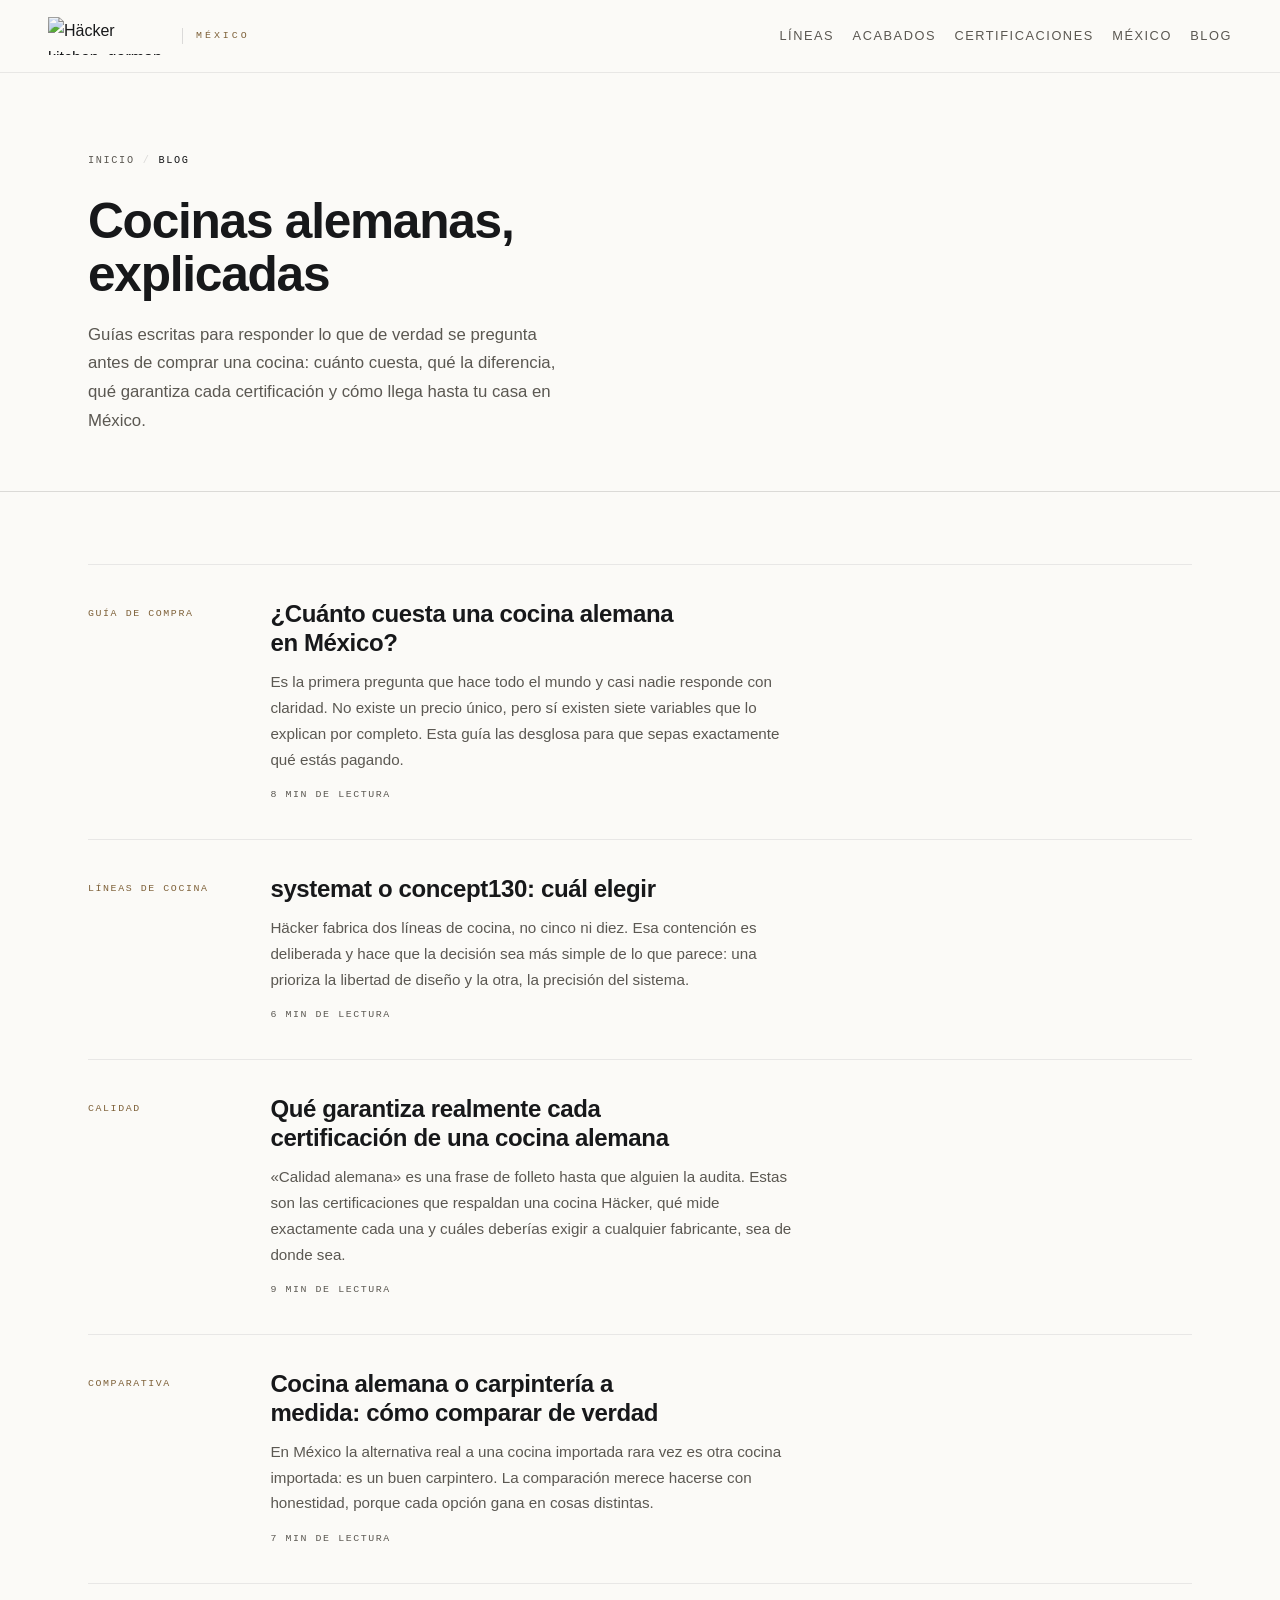
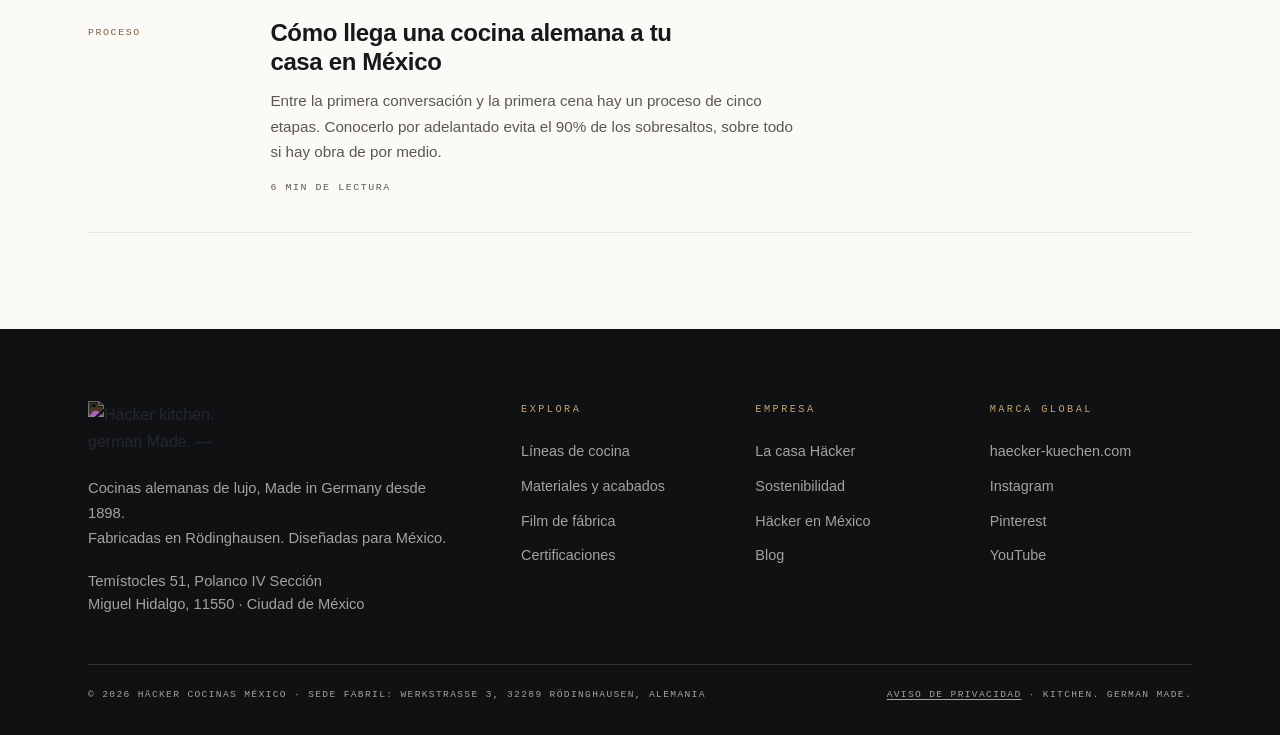
==== commit 9c9b5cb6: "Keep measurement controls in the privacy notice" ====
--- a/blog/index.html
+++ b/blog/index.html
@@ -115,8 +115,7 @@
     ]
   }
   </script>
-  <link rel="stylesheet" href="../css/meta-pixel.css?v=2">
-  <script defer src="../js/meta-pixel.js?v=2"></script>
+  <script defer src="../js/meta-pixel.js?v=3"></script>
 </head>
 
 <body>
--- a/css/styles.css
+++ b/css/styles.css
@@ -257,7 +257,7 @@
 .hero {
   --hero-progress: 0;
   position: relative;
-  margin-top: var(--page-header-offset, var(--header-h));
+  margin-top: var(--header-h);
   isolation: isolate;
   background: #0c0d0e;
 }
@@ -1568,7 +1568,7 @@
 
 /* ---------- Páginas legales ---------- */
 .legal {
-  padding: calc(var(--page-header-offset, var(--header-h)) + clamp(3rem, 7vw, 5rem)) 0 clamp(4rem, 8vw, 6rem);
+  padding: calc(var(--header-h) + clamp(3rem, 7vw, 5rem)) 0 clamp(4rem, 8vw, 6rem);
 }
 
 .legal__title {
@@ -1629,7 +1629,7 @@
 
 /* ---------- 404 ---------- */
 .notfound {
-  padding: calc(var(--page-header-offset, var(--header-h)) + clamp(4rem, 12vh, 8rem)) 0 clamp(5rem, 12vh, 9rem);
+  padding: calc(var(--header-h) + clamp(4rem, 12vh, 8rem)) 0 clamp(5rem, 12vh, 9rem);
 }
 
 .notfound__title {
@@ -1873,7 +1873,7 @@
 
 /* ---------- Cabecera del blog ---------- */
 .blog-head {
-  padding: calc(var(--page-header-offset, var(--header-h)) + clamp(3rem, 7vw, 5rem)) 0 clamp(2.5rem, 5vw, 3.5rem);
+  padding: calc(var(--header-h) + clamp(3rem, 7vw, 5rem)) 0 clamp(2.5rem, 5vw, 3.5rem);
   border-bottom: 1px solid var(--line);
 }
 
@@ -1955,7 +1955,7 @@
 
 /* ---------- Artículo ---------- */
 .article {
-  padding: calc(var(--page-header-offset, var(--header-h)) + clamp(2.5rem, 6vw, 4rem)) 0 clamp(4rem, 8vw, 6rem);
+  padding: calc(var(--header-h) + clamp(2.5rem, 6vw, 4rem)) 0 clamp(4rem, 8vw, 6rem);
 }
 
 .article__header { margin-bottom: clamp(2rem, 4vw, 3rem); }
